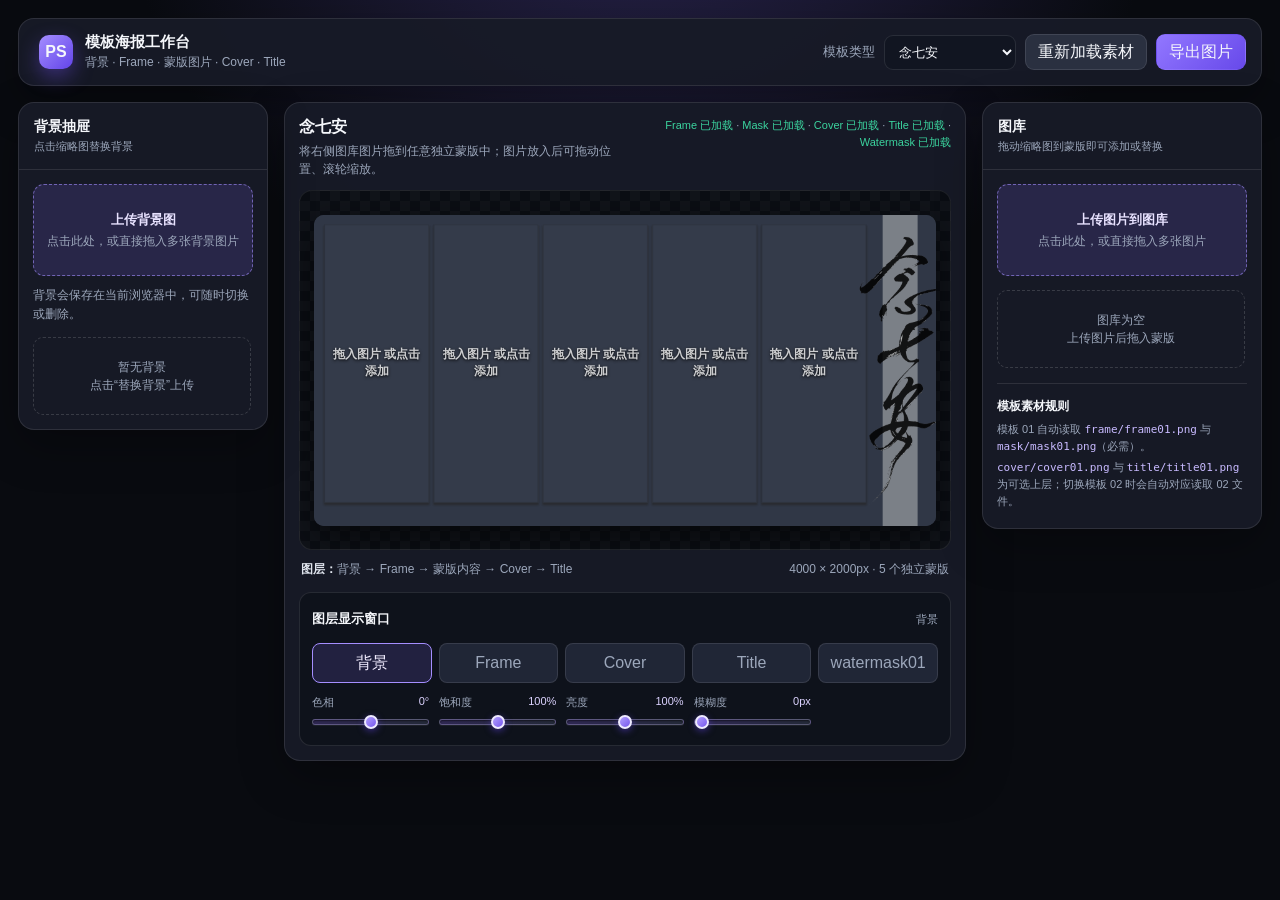
==== index.html @ 2d76b860 "Enhance range input styling in index.html" ====
<!DOCTYPE html>
<html lang="zh-CN">
<head>
  <meta charset="UTF-8">
  <meta name="viewport" content="width=device-width, initial-scale=1.0">
  <title>小叽最最最最最努力了</title>
  <style>
    :root {
      --page: #090b10;
      --panel: #171b27;
      --panel-soft: #202636;
      --line: rgba(255,255,255,.1);
      --text: #f5f7fb;
      --muted: #9ca7bb;
      --accent: #8b70ff;
      --accent-soft: rgba(139,112,255,.16);
      --ok: #3bd39e;
      --warn: #ffba70;
    }

    * { box-sizing: border-box; }
    body {
      min-width: 0;
      min-height: 100vh;
      margin: 0;
      color: var(--text);
      font-family: Inter, "Segoe UI", "PingFang SC", "Microsoft YaHei", sans-serif;
      background: radial-gradient(circle at 50% -20%, #2b2552 0, transparent 42%), var(--page);
    }
    button, select, input { font: inherit; }
    button { border: 0; }
    input[type="file"] { display: none; }

    .app { width: min(1800px, calc(100% - 36px)); margin: 0 auto; padding: 18px 0 28px; }
    .topbar, .panel {
      border: 1px solid var(--line);
      border-radius: 16px;
      background: rgba(23,27,39,.96);
      box-shadow: 0 16px 46px rgba(0,0,0,.28);
    }
    .topbar {
      display: flex;
      align-items: center;
      justify-content: space-between;
      flex-wrap: wrap;
      gap: 20px;
      min-height: 68px;
      padding: 12px 15px 12px 20px;
    }
    .brand { display: flex; align-items: center; gap: 12px; }
    .brand-mark {
      display: grid;
      width: 34px;
      height: 34px;
      place-items: center;
      border-radius: 10px;
      font-weight: 800;
      background: linear-gradient(135deg, #a58eff, #6244e9);
      box-shadow: 0 8px 20px rgba(112,79,240,.4);
    }
    .brand strong { display: block; font-size: 15px; }
    .brand span { display: block; margin-top: 2px; color: var(--muted); font-size: 12px; }
    .actions, .template-picker { display: flex; align-items: center; gap: 9px; }
    .template-picker { color: var(--muted); font-size: 13px; }
    select {
      min-width: 132px;
      padding: 8px 10px;
      color: var(--text);
      outline: none;
      border: 1px solid var(--line);
      border-radius: 9px;
      background: #111521;
    }
    .btn {
      min-height: 36px;
      padding: 0 12px;
      cursor: pointer;
      color: var(--text);
      border: 1px solid var(--line);
      border-radius: 9px;
      background: #2a3040;
      transition: transform .16s ease, background .16s ease, opacity .16s ease;
    }
    .btn:hover:not(:disabled) { transform: translateY(-1px); background: #383f53; }
    .btn:disabled { cursor: not-allowed; opacity: .45; }
    .btn.primary { border-color: transparent; background: linear-gradient(135deg, #9277ff, #6749ea); }

    .workspace {
      display: grid;
      grid-template-columns: 250px minmax(0, 1fr) 280px;
      gap: 16px;
      align-items: start;
      margin-top: 16px;
    }
    .panel { overflow: hidden; }
    .panel-head {
      display: flex;
      justify-content: space-between;
      align-items: center;
      gap: 10px;
      padding: 15px;
      border-bottom: 1px solid var(--line);
    }
    .panel-head h2 { margin: 0; font-size: 14px; }
    .panel-head small { display: block; margin-top: 3px; color: var(--muted); font-size: 11px; }
    .panel-body { padding: 14px; }
    .note { margin: 10px 0 0; color: var(--muted); font-size: 12px; line-height: 1.55; }

    .image-grid { display: grid; grid-template-columns: repeat(2, minmax(0, 1fr)); gap: 9px; margin-top: 14px; }
    .image-card {
      position: relative;
      min-width: 0;
      overflow: hidden;
      padding: 0;
      cursor: pointer;
      border: 1px solid transparent;
      border-radius: 10px;
      background: #252b3a;
      transition: transform .16s ease, border-color .16s ease, box-shadow .16s ease;
    }
    .background-card { aspect-ratio: 1.25; }
    .gallery-card { aspect-ratio: 1; }
    .image-card:hover { transform: translateY(-2px); border-color: rgba(164,142,255,.8); }
    .image-card.active { border-color: #a58eff; box-shadow: 0 0 0 2px rgba(165,142,255,.22); }
    .image-card img { display: block; width: 100%; height: 100%; object-fit: cover; }
    /* 让图库卡片而非内部 img 成为唯一的拖拽源，避免浏览器先进入图片原生拖拽状态。 */
    .gallery-card img, .gallery-card .image-name { pointer-events: none; }
    .gallery-card.dragging-source { opacity: .62; }
    .image-name {
      position: absolute;
      right: 0;
      bottom: 0;
      left: 0;
      overflow: hidden;
      padding: 18px 6px 6px;
      color: white;
      font-size: 10px;
      white-space: nowrap;
      text-overflow: ellipsis;
      text-align: left;
      background: linear-gradient(transparent, rgba(0,0,0,.78));
    }
    .empty-grid {
      grid-column: 1 / -1;
      padding: 20px 8px;
      color: var(--muted);
      font-size: 12px;
      line-height: 1.5;
      text-align: center;
      border: 1px dashed rgba(255,255,255,.15);
      border-radius: 10px;
    }

    .editor { min-width: 0; padding: 14px; }
    .editor-head { display: flex; justify-content: space-between; align-items: flex-start; gap: 14px; margin-bottom: 12px; }
    .editor-head h1 { margin: 0; font-size: 16px; }
    .editor-head p { margin: 4px 0 0; color: var(--muted); font-size: 12px; line-height: 1.5; }
    .asset-status { max-width: 48%; color: var(--muted); font-size: 11px; line-height: 1.55; text-align: right; }
    .asset-status .ok { color: var(--ok); }
    .asset-status .missing { color: var(--warn); }

    .stage-shell {
      display: flex;
      justify-content: center;
      align-items: center;
      min-height: 360px;
      padding: 14px;
      overflow: hidden;
      border: 1px solid rgba(255,255,255,.08);
      border-radius: 13px;
      background-color: #0b0e14;
      background-image: linear-gradient(45deg, rgba(255,255,255,.022) 25%, transparent 25%, transparent 75%, rgba(255,255,255,.022) 75%), linear-gradient(45deg, rgba(255,255,255,.022) 25%, transparent 25%, transparent 75%, rgba(255,255,255,.022) 75%);
      background-position: 0 0, 10px 10px;
      background-size: 20px 20px;
    }
    .stage {
      position: relative;
      width: 100%;
      min-width: 0;
      overflow: hidden;
      aspect-ratio: 2 / 1;
      border-radius: 10px;
      background: #303746;
      box-shadow: 0 14px 42px rgba(0,0,0,.55);
    }
    /* 加载提示统一由 .stage-message 呈现，避免两个文字层叠加。 */
    .stage.loading::after { content: none; display: none; }
    .background-layer, .overlay-layer, .slot-layer, .stage-message { position: absolute; inset: 0; }
    .background-layer { z-index: 1; background: #303746 center / cover no-repeat; }
    .overlay-layer { z-index: 2; width: 100%; height: 100%; object-fit: fill; pointer-events: none; }
    #slotLayer { z-index: 3; }
    #coverLayer { z-index: 4; }
    #titleLayer { z-index: 5; }
    #watermaskLayer { z-index: 6; }
    .stage-message {
      z-index: 10;
      display: grid;
      place-items: center;
      padding: 22px;
      color: #d4dae7;
      font-size: 13px;
      line-height: 1.6;
      text-align: center;
      background: rgba(9,11,16,.52);
      pointer-events: none;
    }
    .stage-message[hidden] { display: none; }
    .slot {
      position: absolute;
      overflow: hidden;
      isolation: isolate;
      cursor: crosshair;
      outline: 1px dashed rgba(255,255,255,.3);
      outline-offset: -1px;
      background: rgba(255,255,255,.025);
      -webkit-mask-repeat: no-repeat;
      -webkit-mask-position: center;
      -webkit-mask-size: 100% 100%;
      mask-repeat: no-repeat;
      mask-position: center;
      mask-size: 100% 100%;
      transition: background .15s ease, outline-color .15s ease, box-shadow .15s ease;
    }
    .slot:hover, .slot.drop-target { outline-color: #af98ff; box-shadow: inset 0 0 0 2px rgba(175,152,255,.85); }
    .slot.drop-target { background: rgba(139,112,255,.24); }
    .slot.has-image { cursor: grab; }
    .slot.moving { cursor: grabbing; }
    .slot-image { position: absolute; max-width: none; user-select: none; pointer-events: none; }
    .slot-placeholder {
      position: absolute;
      inset: 0;
      display: grid;
      place-items: center;
      padding: 6px;
      color: rgba(255,255,255,.78);
      font-size: clamp(9px, 1.2vw, 12px);
      font-weight: 600;
      line-height: 1.45;
      text-align: center;
      text-shadow: 0 1px 3px rgba(0,0,0,.9);
      pointer-events: none;
    }
    /* .slot-placeholder 使用 display:grid，需显式覆盖浏览器对 hidden 的默认规则。 */
    .slot-placeholder[hidden] { display: none; }
    .editor-foot { display: flex; justify-content: space-between; gap: 12px; margin: 10px 2px 0; color: var(--muted); font-size: 12px; line-height: 1.5; }
    .editor-foot strong { color: #dfe4ed; }

    .upload-zone {
      display: grid;
      min-height: 92px;
      place-items: center;
      padding: 12px;
      cursor: pointer;
      color: var(--muted);
      font-size: 12px;
      line-height: 1.55;
      text-align: center;
      border: 1px dashed rgba(164,142,255,.6);
      border-radius: 11px;
      background: var(--accent-soft);
    }
    .upload-zone strong { display: block; margin-bottom: 2px; color: #e8e2ff; font-size: 13px; }
    .upload-zone.dragging { border-color: #c0adff; background: rgba(139,112,255,.25); }
    .asset-guide { margin-top: 15px; padding-top: 14px; border-top: 1px solid var(--line); }
    .asset-guide strong { display: block; margin-bottom: 6px; font-size: 12px; }
    .asset-guide p { margin: 4px 0; color: var(--muted); font-size: 11px; line-height: 1.55; }
    code { color: #c8baff; }

    .drawer-panel { position: sticky; top: 16px; display: flex; flex-direction: column; max-height: calc(100vh - 32px); }
    .drawer-panel .panel-body { min-height: 0; overflow-y: auto; scrollbar-color: #5f577f transparent; }
    .drawer-panel .image-grid { padding-right: 2px; }
    .background-card { position: relative; display: block; width: 100%; border: 0; }
    .background-card .background-select { position: absolute; inset: 0; cursor: pointer; border: 0; background: transparent; }
    .background-remove {
      position: absolute; z-index: 3; top: 5px; right: 5px; width: 24px; height: 24px; padding: 0;
      cursor: pointer; color: white; border: 1px solid rgba(255,255,255,.3); border-radius: 50%; background: rgba(11,14,20,.78);
    }
    .background-remove:hover { background: #c54f60; }
    .background-card .image-name { pointer-events: none; }

    .layer-window { margin-top: 14px; padding: 12px; border: 1px solid var(--line); border-radius: 12px; background: rgba(10,13,20,.55); }
    .layer-window-head { display: flex; align-items: center; justify-content: space-between; gap: 10px; min-height: 28px; margin-bottom: 10px; }
    .layer-window h2 { margin: 0; font-size: 13px; }
    .layer-window small { color: var(--muted); font-size: 11px; }
    .layer-list { display: grid; grid-template-columns: repeat(5, minmax(0, 1fr)); gap: 7px; }
    .layer-row { display: flex; align-items: center; justify-content: center; min-height: 34px; padding: 0 7px; cursor: pointer; color: var(--muted); border: 1px solid var(--line); border-radius: 8px; background: #202636; }
    .layer-row.active { color: #f2edff; border-color: #a58eff; background: var(--accent-soft); }
    .layer-row.is-hidden { opacity: .5; text-decoration: line-through; }
    .watermask-selector { display: grid; grid-template-columns: minmax(0, 1fr); align-items: center; min-width: 0; min-height: 34px; padding: 2px; border: 1px solid var(--line); border-radius: 8px; background: #202636; }
    .watermask-selector.active { grid-template-columns: 24px minmax(0, 1fr) 24px; border-color: #a58eff; background: var(--accent-soft); }
    .watermask-selector .layer-row { min-width: 0; overflow: hidden; text-overflow: ellipsis; white-space: nowrap; border-color: transparent; background: transparent; }
    .watermask-selector .layer-row.active { border-color: transparent; background: transparent; }
    .watermask-selector:not(.active) .watermask-arrow { display: none; }
    .watermask-arrow { width: 24px; height: 28px; padding: 0; cursor: pointer; color: #ded5ff; border: 0; border-radius: 6px; background: transparent; }
    .watermask-arrow:hover:not(:disabled) { border-color: #a58eff; background: var(--accent-soft); }
    .watermask-arrow:disabled { cursor: not-allowed; opacity: .35; }
    .layer-controls { display: grid; grid-template-columns: repeat(5, minmax(0, 1fr)); gap: 10px; margin-top: 12px; }
    .layer-control { min-width: 0; color: var(--muted); font-size: 11px; }
    .layer-control label { display: flex; justify-content: space-between; gap: 5px; }
    .layer-control output { color: #dcd3ff; }
    .layer-control input[type="range"] {
      width: 100%;
      height: 18px;
      margin: 3px 0 0;
      cursor: pointer;
      accent-color: #8b70ff;
      appearance: none;
      -webkit-appearance: none;
      background: transparent;
    }
    .layer-control input[type="range"]::-webkit-slider-runnable-track {
      height: 6px;
      border: 1px solid rgba(214,203,255,.28);
      border-radius: 999px;
      background: linear-gradient(90deg, #302955, #252b3a);
      box-shadow: inset 0 1px 2px rgba(0,0,0,.55), 0 1px 0 rgba(255,255,255,.06);
    }
    .layer-control input[type="range"]::-webkit-slider-thumb {
      width: 14px;
      height: 14px;
      margin-top: -5px;
      cursor: grab;
      border: 2px solid #eeeaff;
      border-radius: 50%;
      background: linear-gradient(135deg, #b29fff, #7657ed);
      box-shadow: 0 2px 7px rgba(93,65,218,.55);
      -webkit-appearance: none;
      appearance: none;
    }
    .layer-control input[type="range"]:active::-webkit-slider-thumb { cursor: grabbing; }
    .layer-control input[type="range"]:focus-visible { outline: none; }
    .layer-control input[type="range"]:focus-visible::-webkit-slider-thumb { box-shadow: 0 0 0 3px rgba(178,159,255,.28), 0 2px 7px rgba(93,65,218,.55); }
    .layer-control input[type="range"]::-moz-range-track {
      height: 6px;
      border: 1px solid rgba(214,203,255,.28);
      border-radius: 999px;
      background: #252b3a;
      box-shadow: inset 0 1px 2px rgba(0,0,0,.55), 0 1px 0 rgba(255,255,255,.06);
    }
    .layer-control input[type="range"]::-moz-range-progress {
      height: 6px;
      border-radius: 999px;
      background: linear-gradient(90deg, #b29fff, #7657ed);
    }
    .layer-control input[type="range"]::-moz-range-thumb {
      width: 10px;
      height: 10px;
      cursor: grab;
      border: 2px solid #eeeaff;
      border-radius: 50%;
      background: linear-gradient(135deg, #b29fff, #7657ed);
      box-shadow: 0 2px 7px rgba(93,65,218,.55);
    }
    .layer-control input[type="range"]:active::-moz-range-thumb { cursor: grabbing; }
    .layer-control input[type="range"]:focus-visible::-moz-range-thumb { box-shadow: 0 0 0 3px rgba(178,159,255,.28), 0 2px 7px rgba(93,65,218,.55); }
    .layer-visibility { flex: 0 0 28px; width: 28px; height: 28px; margin-left: auto; padding: 0; cursor: pointer; color: #ded5ff; border: 1px solid rgba(165,142,255,.45); border-radius: 6px; background: transparent; }
    .layer-visibility:hover { background: var(--accent-soft); }
    .layer-visibility svg { display: block; width: 16px; height: 16px; margin: auto; fill: none; stroke: currentColor; stroke-linecap: round; stroke-linejoin: round; stroke-width: 1.8; }
    .layer-visibility.is-hidden { color: var(--muted); }

    @media (max-width: 1180px) {
      .app { width: calc(100% - 24px); }
      .workspace { grid-template-columns: 220px minmax(0, 1fr); gap: 12px; }
      .workspace > aside:last-child { grid-column: 1 / -1; }
      .workspace > aside:last-child .image-grid { grid-template-columns: repeat(6, minmax(0, 1fr)); }
      .drawer-panel { position: static; max-height: none; }
      .drawer-panel .panel-body { overflow: visible; }
      .layer-list { grid-template-columns: repeat(5, minmax(0, 1fr)); }
      .stage-shell { padding: 10px; }
    }
    @media (max-width: 760px) {
      .app { width: calc(100% - 16px); padding-top: 8px; }
      .topbar { padding: 12px; }
      .actions { width: 100%; flex-wrap: wrap; }
      .workspace { grid-template-columns: 1fr; }
      .workspace > aside:last-child { grid-column: auto; }
      .workspace > aside:last-child .image-grid { grid-template-columns: repeat(3, minmax(0, 1fr)); }
      .editor-head { flex-direction: column; }
      .asset-status { max-width: none; text-align: left; }
      .layer-list { grid-template-columns: repeat(5, minmax(0, 1fr)); }
      .layer-controls { grid-template-columns: repeat(5, minmax(0, 1fr)); }
    }
  </style>
</head>
<body>
  <div class="app">
    <header class="topbar">
      <div class="brand">
        <div class="brand-mark">PS</div>
        <div><strong>模板海报工作台</strong><span>背景 · Frame · 蒙版图片 · Cover · Title</span></div>
      </div>
      <div class="actions">
        <label class="template-picker">模板类型 <select id="templateSelect" aria-label="选择模板"></select></label>
        <button class="btn" id="reloadTemplate" type="button">重新加载素材</button>
        <button class="btn primary" id="exportBtn" type="button">导出图片</button>
      </div>
    </header>

    <main class="workspace">
      <aside class="panel drawer-panel" aria-label="背景抽屉">
        <div class="panel-head"><div><h2>背景抽屉</h2><small>点击缩略图替换背景</small></div></div>
        <div class="panel-body">
          <div class="upload-zone" id="backgroundUpload" role="button" tabindex="0"><div><strong>上传背景图</strong>点击此处，或直接拖入多张背景图片</div></div>
          <p class="note">背景会保存在当前浏览器中，可随时切换或删除。</p>
          <div class="image-grid" id="backgroundList"></div>
        </div>
      </aside>

      <section class="panel editor" aria-label="编辑画布">
        <div class="editor-head">
          <div><h1 id="editorTitle">模板 01</h1><p>将右侧图库图片拖到任意独立蒙版中；图片放入后可拖动位置、滚轮缩放。</p></div>
          <div class="asset-status" id="assetStatus" aria-live="polite"></div>
        </div>
        <div class="stage-shell">
          <div class="stage" id="stage">
            <div class="background-layer" id="backgroundLayer"></div>
            <img class="overlay-layer" id="frameLayer" alt="" hidden>
            <div class="slot-layer" id="slotLayer"></div>
            <img class="overlay-layer" id="coverLayer" alt="" hidden>
            <img class="overlay-layer" id="titleLayer" alt="" hidden>
            <img class="overlay-layer" id="watermaskLayer" alt="" hidden>
            <div class="stage-message" id="stageMessage">正在读取模板…</div>
          </div>
        </div>
        <div class="editor-foot"><span><strong>图层：</strong>背景 → Frame → 蒙版内容 → Cover → Title</span><span id="maskSummary">等待蒙版</span></div>
        <section class="layer-window" aria-label="图层显示窗口">
          <div class="layer-window-head"><h2>图层显示窗口</h2><small id="activeLayerName">背景</small><button class="layer-visibility" id="layerVisibility" type="button" hidden></button></div>
          <div class="layer-list" id="layerList">
            <button class="layer-row active" type="button" data-layer="background">背景</button>
            <button class="layer-row" type="button" data-layer="frame">Frame</button>
            <button class="layer-row" type="button" data-layer="cover">Cover</button>
            <button class="layer-row" type="button" data-layer="title">Title</button>
            <div class="watermask-selector" id="watermaskSelector"><button class="watermask-arrow" id="watermaskPrev" type="button" aria-label="上一个水印">‹</button><button class="layer-row" id="watermaskSelect" type="button" data-layer="watermask">Watermask</button><button class="watermask-arrow" id="watermaskNext" type="button" aria-label="下一个水印">›</button></div>
          </div>
          <div class="layer-controls" id="layerControls">
            <div class="layer-control"><label>色相 <output id="hueValue">0°</output></label><input id="hueControl" type="range" min="-180" max="180" value="0"></div>
            <div class="layer-control"><label>饱和度 <output id="saturationValue">100%</output></label><input id="saturationControl" type="range" min="0" max="200" value="100"></div>
            <div class="layer-control"><label>亮度 <output id="brightnessValue">100%</output></label><input id="brightnessControl" type="range" min="0" max="200" value="100"></div>
            <div class="layer-control"><label>模糊度 <output id="blurValue">0px</output></label><input id="blurControl" type="range" min="0" max="20" step="0.5" value="0"></div>
            <div class="layer-control" id="opacityControlWrap" hidden><label>透明度 <output id="opacityValue">100%</output></label><input id="opacityControl" type="range" min="0" max="100" value="100"></div>
          </div>
        </section>
      </section>

      <aside class="panel drawer-panel" aria-label="图库">
        <div class="panel-head"><div><h2>图库</h2><small>拖动缩略图到蒙版即可添加或替换</small></div></div>
        <div class="panel-body">
          <div class="upload-zone" id="galleryUpload" role="button" tabindex="0"><div><strong>上传图片到图库</strong>点击此处，或直接拖入多张图片</div></div>
          <div class="image-grid" id="galleryList"></div>
          <div class="asset-guide">
            <strong>模板素材规则</strong>
            <p>模板 01 自动读取 <code>frame/frame01.png</code> 与 <code>mask/mask01.png</code>（必需）。</p>
            <p><code>cover/cover01.png</code> 与 <code>title/title01.png</code> 为可选上层；切换模板 02 时会自动对应读取 02 文件。</p>
          </div>
        </div>
      </aside>
    </main>
  </div>

  <input type="file" id="backgroundInput" accept="image/*">
  <input type="file" id="galleryInput" accept="image/*" multiple>
  <input type="file" id="slotInput" accept="image/*">

  <script>
    // 本地 HTML 无法直接枚举目录；按 mask01、mask02…命名规则探测真实存在的蒙版文件。
    const MASK_TEMPLATE_IDS = Array.from({ length: 32 }, (_, index) => String(index + 1).padStart(2, '0'));
    const ASSET_TYPES = ['frame', 'mask', 'cover', 'title', 'watermask'];
    const REQUIRED_TYPES = new Set(['frame', 'mask']);
    const BACKGROUND_STORAGE_KEY = 'ps-online-backgrounds-v2';
    const LAYER_NAMES = { background: '背景', frame: 'Frame', cover: 'Cover', title: 'Title', watermask: 'Watermask' };

    const state = {
      templateId: '01',
      requestedTemplateId: '01',
      loadVersion: 0,
      catalogVersion: 0,
      templateIds: [],
      maskCatalog: new Map(),
      templateNames: new Map(),
      optionalLayersLoading: false,
      maskParseError: null,
      assets: { frame: null, mask: null, cover: null, title: null, watermask: null },
      watermasks: [],
      watermaskIndex: 0,
      maskWidth: 0,
      maskHeight: 0,
      slots: [],
      gallery: [],
      backgrounds: [],
      selectedGalleryId: null,
      currentBackgroundId: null,
      pendingSlot: null,
      moving: null,
      justMoved: false,
      activeLayer: 'background',
      layerVisibility: { cover: true, title: true, watermask: false },
      layerAdjustments: {
        background: { hue: 0, saturation: 100, brightness: 100, blur: 0 },
        frame: { hue: 0, saturation: 100, brightness: 100, blur: 0 },
        cover: { hue: 0, saturation: 100, brightness: 100, blur: 0 },
        title: { hue: 0, saturation: 100, brightness: 100, blur: 0 },
        watermask: { hue: 0, saturation: 100, brightness: 100, blur: 0, opacity: 100 }
      },
      id: 1
    };

    const els = {
      templateSelect: document.getElementById('templateSelect'),
      reloadTemplate: document.getElementById('reloadTemplate'),
      exportBtn: document.getElementById('exportBtn'),
      editorTitle: document.getElementById('editorTitle'),
      assetStatus: document.getElementById('assetStatus'),
      stage: document.getElementById('stage'),
      backgroundLayer: document.getElementById('backgroundLayer'),
      frameLayer: document.getElementById('frameLayer'),
      coverLayer: document.getElementById('coverLayer'),
      titleLayer: document.getElementById('titleLayer'),
      watermaskLayer: document.getElementById('watermaskLayer'),
      slotLayer: document.getElementById('slotLayer'),
      stageMessage: document.getElementById('stageMessage'),
      maskSummary: document.getElementById('maskSummary'),
      backgroundUpload: document.getElementById('backgroundUpload'),
      backgroundInput: document.getElementById('backgroundInput'),
      backgroundList: document.getElementById('backgroundList'),
      galleryUpload: document.getElementById('galleryUpload'),
      galleryInput: document.getElementById('galleryInput'),
      galleryList: document.getElementById('galleryList'),
      slotInput: document.getElementById('slotInput'),
      layerList: document.getElementById('layerList'),
      activeLayerName: document.getElementById('activeLayerName'),
      layerVisibility: document.getElementById('layerVisibility'),
      hueControl: document.getElementById('hueControl'),
      saturationControl: document.getElementById('saturationControl'),
      brightnessControl: document.getElementById('brightnessControl'),
      blurControl: document.getElementById('blurControl'),
      opacityControl: document.getElementById('opacityControl'),
      opacityControlWrap: document.getElementById('opacityControlWrap'),
      watermaskSelector: document.getElementById('watermaskSelector'),
      watermaskSelect: document.getElementById('watermaskSelect'),
      watermaskPrev: document.getElementById('watermaskPrev'),
      watermaskNext: document.getElementById('watermaskNext'),
      hueValue: document.getElementById('hueValue'),
      saturationValue: document.getElementById('saturationValue'),
      brightnessValue: document.getElementById('brightnessValue'),
      blurValue: document.getElementById('blurValue'),
      opacityValue: document.getElementById('opacityValue')
    };

    function assetCandidates(type, id) {
      // 优先读取约定命名；保留 JPG / WebP 兼容，以支持现有的 mask01.jpg。
      return [
        `${type}/${type}${id}.png`,
        `${type}/${type}${id}.jpg`,
        `${type}/${type}${id}.webp`,
        `${type}/${type}${id}.jpeg`,
        `${type}/${type}_${id}.png`,
        `${type}/${id}.png`
      ];
    }

    function loadAsset(candidates) {
      // 同时尝试 png / jpg / webp 等候选路径；不让缺失文件逐个超时阻塞模板加载。
      return probeAsset(candidates);
    }

    function templateDisplayName(id) {
      return state.templateNames.get(id) || `模版${id}`;
    }

    function layerFilter(layer) {
      const adjustment = state.layerAdjustments[layer];
      return `hue-rotate(${adjustment.hue}deg) saturate(${adjustment.saturation}%) brightness(${adjustment.brightness}%) blur(${adjustment.blur}px)`;
    }

    function applyLayerEffects(layer) {
      if (!layer || layer === 'background') els.backgroundLayer.style.filter = layerFilter('background');
      if (!layer || layer === 'frame') els.frameLayer.style.filter = layerFilter('frame');
      if (!layer || layer === 'cover') els.coverLayer.style.filter = layerFilter('cover');
      if (!layer || layer === 'title') els.titleLayer.style.filter = layerFilter('title');
      if (!layer || layer === 'watermask') {
        els.watermaskLayer.style.filter = layerFilter('watermask');
        els.watermaskLayer.style.opacity = String(state.layerAdjustments.watermask.opacity / 100);
      }
    }

    function renderLayerWindow() {
      const layer = state.activeLayer;
      const adjustment = state.layerAdjustments[layer];
      els.activeLayerName.textContent = LAYER_NAMES[layer];
      els.layerList.querySelectorAll('[data-layer]').forEach((button) => {
        const name = button.dataset.layer;
        button.classList.toggle('active', name === layer);
        button.classList.toggle('is-hidden', (name === 'cover' || name === 'title') && !state.layerVisibility[name]);
      });
      els.hueControl.value = adjustment.hue;
      els.saturationControl.value = adjustment.saturation;
      els.brightnessControl.value = adjustment.brightness;
      els.blurControl.value = adjustment.blur;
      els.opacityControl.value = adjustment.opacity ?? 100;
      els.hueValue.textContent = `${adjustment.hue}°`;
      els.saturationValue.textContent = `${adjustment.saturation}%`;
      els.brightnessValue.textContent = `${adjustment.brightness}%`;
      els.blurValue.textContent = `${adjustment.blur}px`;
      els.opacityValue.textContent = `${adjustment.opacity ?? 100}%`;
      els.opacityControlWrap.hidden = layer !== 'watermask';
      els.watermaskSelector.classList.toggle('active', layer === 'watermask');
      els.watermaskSelect.textContent = state.watermasks[state.watermaskIndex]?.name || 'Watermask';
      els.watermaskPrev.disabled = state.watermasks.length < 2;
      els.watermaskNext.disabled = state.watermasks.length < 2;
      const canToggle = layer === 'cover' || layer === 'title' || layer === 'watermask';
      els.layerVisibility.hidden = !canToggle;
      if (canToggle) {
        const visible = state.layerVisibility[layer];
        els.layerVisibility.classList.toggle('is-hidden', !visible);
        els.layerVisibility.title = visible ? `隐藏 ${LAYER_NAMES[layer]}` : `显示 ${LAYER_NAMES[layer]}`;
        els.layerVisibility.setAttribute('aria-label', els.layerVisibility.title);
        els.layerVisibility.innerHTML = visible
          ? '<svg viewBox="0 0 24 24" aria-hidden="true"><path d="M2.5 12s3.5-6 9.5-6 9.5 6 9.5 6-3.5 6-9.5 6-9.5-6-9.5-6Z"/><circle cx="12" cy="12" r="2.5"/></svg>'
          : '<svg viewBox="0 0 24 24" aria-hidden="true"><path d="m3 3 18 18M10.7 6.3A10.5 10.5 0 0 1 12 6c6 0 9.5 6 9.5 6a16 16 0 0 1-3 3.7M6.1 6.1C3.8 8 2.5 12 2.5 12s3.5 6 9.5 6a9.7 9.7 0 0 0 3.1-.5M9.8 9.8A3 3 0 0 0 14.2 14.2"/></svg>';
      }
    }

    function selectLayer(layer) {
      state.activeLayer = layer;
      renderLayerWindow();
    }

    function updateActiveLayerAdjustment(key, value) {
      state.layerAdjustments[state.activeLayer][key] = Number(value);
      applyLayerEffects(state.activeLayer);
      renderLayerWindow();
    }

    function toggleActiveLayerVisibility() {
      const layer = state.activeLayer;
      if (layer !== 'cover' && layer !== 'title' && layer !== 'watermask') return;
      state.layerVisibility[layer] = !state.layerVisibility[layer];
      applyLayerVisibility(layer);
      renderLayerWindow();
    }

    // 用并行探测快速发现 frame01 ~ frame09；只把实际存在的 Frame 作为模板选项。
    function probeAsset(candidates) {
      return new Promise((resolve) => {
        let pending = candidates.length;
        let settled = false;
        const attempts = [];
        const finishAll = (asset) => {
          if (settled) return;
          settled = true;
          attempts.forEach((attempt) => {
            clearTimeout(attempt.timer);
            attempt.image.onload = null;
            attempt.image.onerror = null;
          });
          resolve(asset);
        };
        candidates.forEach((source) => {
          const image = new Image();
          const attempt = { image, timer: null, done: false };
          attempts.push(attempt);
          const finish = (asset) => {
            if (attempt.done || settled) return;
            attempt.done = true;
            clearTimeout(attempt.timer);
            if (asset) finishAll(asset);
            else if (--pending === 0) finishAll(null);
          };
          attempt.timer = setTimeout(() => finish(null), 1200);
          image.onload = () => finish({ image, source });
          image.onerror = () => finish(null);
          image.src = encodeURI(source);
        });
      });
    }

    async function fetchMaskManifest() {
      if (location.protocol === 'file:') return null;
      // Local preview exposes a live endpoint; GitHub Pages falls back to the committed JSON file.
      for (const manifestPath of ['api/templates', 'mask/templates.json']) {
        try {
          const response = await fetch(manifestPath, { cache: 'no-store' });
          if (!response.ok) continue;
          const payload = await response.json();
          if (!Array.isArray(payload.templates)) continue;
          const unique = new Map();
          payload.templates.forEach((template) => {
            const id = String(template?.id || '').padStart(2, '0');
            if (!/^\d+$/.test(id) || typeof template?.source !== 'string') return;
            const candidate = { id, name: String(template?.name || `模版${id}`), source: template.source };
            const existing = unique.get(id);
            if (!existing || (existing.name === `模版${id}` && candidate.name !== `模版${id}`)) unique.set(id, candidate);
          });
          return [...unique.values()];
        } catch {
          // Try the static fallback when a local endpoint is unavailable.
        }
      }
      return null;
    }

    async function fetchWatermaskManifest() {
      if (location.protocol === 'file:') return null;
      for (const manifestPath of ['api/watermasks', 'watermask/watermasks.json']) {
        try {
          const response = await fetch(manifestPath, { cache: 'no-store' });
          if (!response.ok) continue;
          const payload = await response.json();
          if (!Array.isArray(payload.watermasks)) continue;
          return payload.watermasks
            .filter((item) => typeof item?.source === 'string')
            .map((item) => ({ name: String(item.name || item.source.split('/').pop().replace(/\.[^.]+$/, '')), source: item.source }));
        } catch {
          // Try the next compatible source.
        }
      }
      return null;
    }

    function setWatermask(index) {
      if (!state.watermasks.length) {
        state.watermaskIndex = 0;
        state.assets.watermask = null;
        setLayer(els.watermaskLayer, null, 'watermask');
        renderLayerWindow();
        renderAssetStatus();
        return;
      }
      state.watermaskIndex = (index + state.watermasks.length) % state.watermasks.length;
      state.assets.watermask = state.watermasks[state.watermaskIndex].asset;
      setLayer(els.watermaskLayer, state.assets.watermask, 'watermask');
      applyLayerEffects('watermask');
      renderLayerWindow();
      renderAssetStatus();
    }

    function cycleWatermask(direction) {
      setWatermask(state.watermaskIndex + direction);
    }

    async function loadWatermasks() {
      const manifest = await fetchWatermaskManifest();
      const candidates = manifest === null ? [{ name: 'watermask01', source: null }] : manifest;
      const loaded = await Promise.all(candidates.map(async (item) => ({
        ...item,
        asset: await probeAsset(item.source ? [item.source] : assetCandidates('watermask', '01'))
      })));
      state.watermasks = loaded.filter((item) => item.asset);
      setWatermask(0);
    }

    async function refreshTemplateCatalog(preferredId = state.templateId) {
      const version = ++state.catalogVersion;
      ++state.loadVersion; // 取消正在进行的模板资源加载。
      els.templateSelect.disabled = true;
      els.reloadTemplate.disabled = true;
      els.stage.classList.add('loading');
      els.stageMessage.textContent = '正在扫描 mask 文件夹…';
      els.stageMessage.hidden = false;
      renderAssetStatus('正在扫描 mask 文件夹…');

      const manifest = await fetchMaskManifest();
      const candidates = manifest || MASK_TEMPLATE_IDS.map((id) => ({ id, name: `模版${id}`, source: null }));
      const catalogEntries = await Promise.all(candidates.map(async (template) => ({
        ...template,
        asset: await probeAsset(template.source ? [template.source] : assetCandidates('mask', template.id))
      })));
      if (version !== state.catalogVersion) return;

      const availableTemplates = catalogEntries.filter((template) => template.asset);
      state.maskCatalog = new Map(availableTemplates.map((template) => [template.id, template.asset]));
      state.templateNames = new Map(availableTemplates.map((template) => [template.id, template.name]));
      state.templateIds = [...state.maskCatalog.keys()];
      els.templateSelect.innerHTML = '';
      state.templateIds.forEach((id) => {
        const option = document.createElement('option');
        option.value = id;
        option.textContent = templateDisplayName(id);
        els.templateSelect.appendChild(option);
      });
      els.templateSelect.disabled = state.templateIds.length === 0;
      els.reloadTemplate.disabled = false;

      if (!state.templateIds.length) {
        state.assets = { frame: null, mask: null, cover: null, title: null, watermask: state.assets.watermask };
        state.maskWidth = 0;
        state.maskHeight = 0;
        state.slots = [];
        setLayer(els.frameLayer, null);
        setLayer(els.coverLayer, null);
        setLayer(els.titleLayer, null);
        renderSlots();
        els.stage.classList.remove('loading');
        els.stageMessage.textContent = '未发现 mask01 至 mask32 图片。请将蒙版文件放入 mask 文件夹后点击“重新加载素材”。';
        els.stageMessage.hidden = false;
        renderAssetStatus();
        return;
      }

      const nextId = state.templateIds.includes(preferredId) ? preferredId : state.templateIds[0];
      switchTemplate(nextId);
    }

    function applyLayerVisibility(layer) {
      const element = layer === 'cover' ? els.coverLayer : (layer === 'title' ? els.titleLayer : els.watermaskLayer);
      if (!element) return;
      element.hidden = !state.assets[layer] || !state.layerVisibility[layer];
    }

    function setLayer(element, asset, layer) {
      if (!asset) {
        element.hidden = true;
        element.removeAttribute('src');
        return;
      }
      element.src = asset.source;
      if (layer) element.style.filter = layerFilter(layer);
      if (layer === 'cover' || layer === 'title' || layer === 'watermask') applyLayerVisibility(layer);
      else element.hidden = false;
    }

    async function switchTemplate(requestedId) {
      const id = String(requestedId).padStart(2, '0');
      const version = ++state.loadVersion;
      state.requestedTemplateId = id;
      els.templateSelect.value = id;
      els.editorTitle.textContent = templateDisplayName(id);
      els.stage.classList.add('loading');
      els.exportBtn.disabled = true;
      state.maskParseError = null;
      els.stageMessage.textContent = `正在加载${templateDisplayName(id)}…`;
      els.stageMessage.hidden = false;
      renderAssetStatus('正在加载模板素材…');

      const entries = await Promise.all([...REQUIRED_TYPES].map(async (type) => [type, type === 'mask' ? (state.maskCatalog.get(id) || await loadAsset(assetCandidates(type, id))) : await loadAsset(assetCandidates(type, id))]));
      // 切换期间产生的旧请求不允许提交结果，避免模板 02 的状态覆盖模板 01。
      if (version !== state.loadVersion || id !== state.requestedTemplateId) return;

      state.templateId = id;
      state.assets = { frame: null, mask: null, cover: null, title: null, watermask: state.assets.watermask, ...Object.fromEntries(entries) };
      state.optionalLayersLoading = true;
      setLayer(els.frameLayer, state.assets.frame, 'frame');
      setLayer(els.coverLayer, state.assets.cover, 'cover');
      setLayer(els.titleLayer, state.assets.title, 'title');
      try {
        if (state.assets.mask) parseMask(state.assets.mask.image);
        else {
          state.maskWidth = 0;
          state.maskHeight = 0;
          state.slots = [];
          renderSlots();
        }
      } catch (error) {
        console.error('蒙版解析失败：', error);
        state.maskParseError = error;
        state.maskWidth = 0;
        state.maskHeight = 0;
        state.slots = [];
        renderSlots();
      }
      els.stage.classList.remove('loading');
      renderAssetStatus();
      updateMessage(id);
      updateExportButton();
      loadOptionalLayers(id, version);
    }

    async function loadOptionalLayers(id, version) {
      const entries = await Promise.all(['cover', 'title'].map(async (type) => [type, await loadAsset(assetCandidates(type, id))]));
      if (version !== state.loadVersion || id !== state.requestedTemplateId) return;
      Object.assign(state.assets, Object.fromEntries(entries));
      state.optionalLayersLoading = false;
      setLayer(els.coverLayer, state.assets.cover, 'cover');
      setLayer(els.titleLayer, state.assets.title, 'title');
      renderAssetStatus();
    }

    function renderAssetStatus(text) {
      if (text) { els.assetStatus.textContent = text; return; }
      const names = { frame: 'Frame', mask: 'Mask', cover: 'Cover', title: 'Title', watermask: 'Watermask' };
      els.assetStatus.innerHTML = ASSET_TYPES.map((type) => {
        const present = Boolean(state.assets[type]);
        const detail = present ? '已加载' : (REQUIRED_TYPES.has(type) ? '未找到（必需）' : (state.optionalLayersLoading ? '加载中（可选）' : '未找到（可选）'));
        return `<span class="${present ? 'ok' : 'missing'}">${names[type]} ${detail}</span>`;
      }).join(' · ');
    }

    function luminance(data, offset) {
      return .2126 * data[offset] + .7152 * data[offset + 1] + .0722 * data[offset + 2];
    }

    function parseMask(maskImage) {
      const width = maskImage.naturalWidth || maskImage.width;
      const height = maskImage.naturalHeight || maskImage.height;
      state.maskWidth = width;
      state.maskHeight = height;
      els.stage.style.aspectRatio = `${width} / ${height}`;

      // 只在受控分辨率上识别连通域，槽位蒙版本身仍从原图裁切，避免大尺寸蒙版阻塞 UI。
      const maxAnalysisPixels = 400000;
      const analysisScale = Math.min(1, Math.sqrt(maxAnalysisPixels / (width * height)));
      const analysisWidth = Math.max(1, Math.round(width * analysisScale));
      const analysisHeight = Math.max(1, Math.round(height * analysisScale));
      const analysisCanvas = document.createElement('canvas');
      analysisCanvas.width = analysisWidth;
      analysisCanvas.height = analysisHeight;
      const context = analysisCanvas.getContext('2d', { willReadFrequently: true });
      context.drawImage(maskImage, 0, 0, analysisWidth, analysisHeight);
      const data = context.getImageData(0, 0, analysisWidth, analysisHeight).data;
      const total = analysisWidth * analysisHeight;
      const visited = new Uint8Array(total);
      const queue = new Int32Array(total);
      // 不按大小筛选槽位；仅忽略 JPEG 压缩产生的 1～3 像素孤立噪点。
      const minArea = 4;
      const regions = [];
      const active = (pixel) => {
        const offset = pixel * 4;
        return data[offset + 3] > 20 && luminance(data, offset) > 150;
      };

      for (let start = 0; start < total; start++) {
        if (visited[start] || !active(start)) continue;
        let head = 0;
        let tail = 0;
        let minX = start % analysisWidth;
        let maxX = minX;
        let minY = Math.floor(start / analysisWidth);
        let maxY = minY;
        visited[start] = 1;
        queue[tail++] = start;

        while (head < tail) {
          const pixel = queue[head++];
          const x = pixel % analysisWidth;
          const y = Math.floor(pixel / analysisWidth);
          minX = Math.min(minX, x); maxX = Math.max(maxX, x);
          minY = Math.min(minY, y); maxY = Math.max(maxY, y);
          const inspect = (candidate) => {
            if (visited[candidate] || !active(candidate)) return;
            visited[candidate] = 1;
            queue[tail++] = candidate;
          };
          if (x > 0) inspect(pixel - 1);
          if (x < analysisWidth - 1) inspect(pixel + 1);
          if (y > 0) inspect(pixel - analysisWidth);
          if (y < analysisHeight - 1) inspect(pixel + analysisWidth);
        }

        if (tail >= minArea) {
          const analysisPadding = 2;
          const sourcePadding = Math.max(2, Math.ceil(analysisPadding / analysisScale));
          const left = Math.max(0, Math.floor((minX - analysisPadding) / analysisWidth * width) - sourcePadding);
          const top = Math.max(0, Math.floor((minY - analysisPadding) / analysisHeight * height) - sourcePadding);
          const right = Math.min(width - 1, Math.ceil((maxX + analysisPadding + 1) / analysisWidth * width) + sourcePadding);
          const bottom = Math.min(height - 1, Math.ceil((maxY + analysisPadding + 1) / analysisHeight * height) + sourcePadding);
          regions.push({ x: left, y: top, w: right - left + 1, h: bottom - top + 1, area: tail });
        }
      }

      regions.sort((a, b) => (a.y - b.y) || (a.x - b.x));
      state.slots = regions.map((region, index) => createSlot(region, index, maskImage));
      renderSlots();
    }

    function createSlot(region, index, sourceMask) {
      const maskCanvas = document.createElement('canvas');
      maskCanvas.width = region.w;
      maskCanvas.height = region.h;
      const context = maskCanvas.getContext('2d', { willReadFrequently: true });
      context.drawImage(sourceMask, region.x, region.y, region.w, region.h, 0, 0, region.w, region.h);

      // 将白色蒙版的亮度写入 Alpha：不透明黑底变透明，圆角灰边保持抗锯齿。
      const pixels = context.getImageData(0, 0, region.w, region.h);
      for (let offset = 0; offset < pixels.data.length; offset += 4) {
        const alpha = pixels.data[offset + 3];
        const value = luminance(pixels.data, offset);
        pixels.data[offset] = 255;
        pixels.data[offset + 1] = 255;
        pixels.data[offset + 2] = 255;
        pixels.data[offset + 3] = Math.round(alpha * value / 255);
      }
      context.putImageData(pixels, 0, 0);
      return { ...region, index, maskCanvas, maskUrl: maskCanvas.toDataURL('image/png'), record: null, imageX: 0, imageY: 0, scale: 1, element: null, imageElement: null };
    }

    function renderSlots() {
      els.slotLayer.innerHTML = '';
      state.slots.forEach((slot) => {
        const element = document.createElement('div');
        element.className = 'slot';
        element.style.left = `${slot.x / state.maskWidth * 100}%`;
        element.style.top = `${slot.y / state.maskHeight * 100}%`;
        element.style.width = `${slot.w / state.maskWidth * 100}%`;
        element.style.height = `${slot.h / state.maskHeight * 100}%`;
        element.style.webkitMaskImage = `url(${slot.maskUrl})`;
        element.style.maskImage = `url(${slot.maskUrl})`;
        const placeholder = document.createElement('span');
        placeholder.className = 'slot-placeholder';
        placeholder.textContent = '拖入图片\n或点击添加';
        element.appendChild(placeholder);
        element.addEventListener('click', () => clickSlot(slot.index));
        element.addEventListener('pointerdown', (event) => beginMove(event, slot.index));
        element.addEventListener('wheel', (event) => zoomSlot(event, slot.index), { passive: false });
        // 子元素进出时会重复触发 dragenter/dragleave；用计数器防止高亮闪烁。
        let dragDepth = 0;
        const markDropTarget = (event) => {
          event.preventDefault();
          if (event.dataTransfer) event.dataTransfer.dropEffect = 'copy';
          element.classList.add('drop-target');
        };
        element.addEventListener('dragenter', (event) => { dragDepth += 1; markDropTarget(event); });
        element.addEventListener('dragover', markDropTarget);
        element.addEventListener('dragleave', () => {
          dragDepth = Math.max(0, dragDepth - 1);
          if (dragDepth === 0) element.classList.remove('drop-target');
        });
        element.addEventListener('drop', (event) => {
          event.preventDefault();
          if (event.dataTransfer) event.dataTransfer.dropEffect = 'copy';
          dragDepth = 0;
          element.classList.remove('drop-target');
          const record = findGallery(event.dataTransfer?.getData('text/plain'));
          if (record) setSlotImage(slot.index, record);
        });
        slot.element = element;
        els.slotLayer.appendChild(element);
        renderSlotImage(slot);
      });
      els.maskSummary.textContent = state.maskWidth ? `${state.maskWidth} × ${state.maskHeight}px · ${state.slots.length} 个独立蒙版` : '等待蒙版';
      updateMessage();
      updateExportButton();
    }

    function renderSlotImage(slot) {
      if (!slot.element) return;
      const placeholder = slot.element.querySelector('.slot-placeholder');
      slot.element.classList.toggle('has-image', Boolean(slot.record));
      if (!slot.record) {
        if (slot.imageElement) slot.imageElement.remove();
        slot.imageElement = null;
        placeholder.hidden = false;
        return;
      }
      if (!slot.imageElement) {
        slot.imageElement = document.createElement('img');
        slot.imageElement.className = 'slot-image';
        slot.imageElement.alt = '';
        slot.element.prepend(slot.imageElement);
      }
      const image = slot.record.image;
      slot.imageElement.src = slot.record.url;
      slot.imageElement.style.left = `${slot.imageX / slot.w * 100}%`;
      slot.imageElement.style.top = `${slot.imageY / slot.h * 100}%`;
      slot.imageElement.style.width = `${image.naturalWidth * slot.scale / slot.w * 100}%`;
      slot.imageElement.style.height = `${image.naturalHeight * slot.scale / slot.h * 100}%`;
      placeholder.hidden = true;
    }

    function clickSlot(index) {
      if (state.justMoved) { state.justMoved = false; return; }
      // 已有内容的格子不响应图库选中项，避免普通点击意外替换图片。
      if (state.slots[index]?.record) return;
      const selected = findGallery(state.selectedGalleryId);
      if (selected) return setSlotImage(index, selected);
      state.pendingSlot = index;
      els.slotInput.click();
    }

    function setSlotImage(index, record) {
      const slot = state.slots[index];
      if (!slot || !record) return;
      const image = record.image;
      const width = image.naturalWidth || image.width;
      const height = image.naturalHeight || image.height;
      slot.record = record;
      slot.scale = Math.max(slot.w / width, slot.h / height);
      slot.imageX = (slot.w - width * slot.scale) / 2;
      slot.imageY = (slot.h - height * slot.scale) / 2;
      state.selectedGalleryId = record.id;
      renderSlotImage(slot);
      renderGallery();
    }

    function beginMove(event, index) {
      const slot = state.slots[index];
      if (!slot?.record || event.button !== 0) return;
      state.moving = { index, pointerId: event.pointerId, startX: event.clientX, startY: event.clientY, imageX: slot.imageX, imageY: slot.imageY, rect: slot.element.getBoundingClientRect(), moved: false };
      slot.element.classList.add('moving');
      slot.element.setPointerCapture?.(event.pointerId);
      event.preventDefault();
    }

    window.addEventListener('pointermove', (event) => {
      const moving = state.moving;
      if (!moving || moving.pointerId !== event.pointerId) return;
      const slot = state.slots[moving.index];
      const dx = (event.clientX - moving.startX) / moving.rect.width * slot.w;
      const dy = (event.clientY - moving.startY) / moving.rect.height * slot.h;
      slot.imageX = moving.imageX + dx;
      slot.imageY = moving.imageY + dy;
      moving.moved ||= Math.abs(dx) > 1 || Math.abs(dy) > 1;
      renderSlotImage(slot);
    });
    function endMove(event) {
      const moving = state.moving;
      if (!moving || (event && moving.pointerId !== event.pointerId)) return;
      const slot = state.slots[moving.index];
      slot?.element?.classList.remove('moving');
      state.justMoved = moving.moved;
      state.moving = null;
    }
    window.addEventListener('pointerup', endMove);
    window.addEventListener('pointercancel', endMove);

    function zoomSlot(event, index) {
      const slot = state.slots[index];
      if (!slot?.record) return;
      event.preventDefault();
      const rect = slot.element.getBoundingClientRect();
      const x = (event.clientX - rect.left) / rect.width * slot.w;
      const y = (event.clientY - rect.top) / rect.height * slot.h;
      const previous = slot.scale;
      slot.scale = Math.max(.03, Math.min(20, previous * (event.deltaY < 0 ? 1.08 : 1 / 1.08)));
      slot.imageX = x - (x - slot.imageX) * slot.scale / previous;
      slot.imageY = y - (y - slot.imageY) * slot.scale / previous;
      renderSlotImage(slot);
    }

    function findGallery(id) { return state.gallery.find((record) => record.id === id) || null; }
    function makeRecord(file, group) {
      return new Promise((resolve, reject) => {
        const reader = new FileReader();
        reader.onerror = () => reject(new Error('文件读取失败'));
        reader.onload = () => {
          const image = new Image();
          image.onload = () => resolve({ id: `${group}-${state.id++}`, name: file.name, url: reader.result, image });
          image.onerror = () => reject(new Error('无效图片'));
          image.src = reader.result;
        };
        reader.readAsDataURL(file);
      });
    }
    async function readRecords(files, group) {
      const result = [];
      for (const file of [...files].filter((item) => item.type.startsWith('image/'))) {
        try { result.push(await makeRecord(file, group)); } catch (error) { console.warn(error); }
      }
      return result;
    }

    function persistBackgrounds() {
      try {
        localStorage.setItem(BACKGROUND_STORAGE_KEY, JSON.stringify({
          selectedId: state.currentBackgroundId,
          backgrounds: state.backgrounds.map(({ id, name, url }) => ({ id, name, url }))
        }));
      } catch (error) {
        console.warn('Unable to persist backgrounds', error);
      }
    }

    function restoreBackgroundRecord(record) {
      return new Promise((resolve) => {
        if (!record?.id || !record?.url) return resolve(null);
        const image = new Image();
        image.onload = () => resolve({ id: record.id, name: record.name || 'background', url: record.url, image });
        image.onerror = () => resolve(null);
        image.src = record.url;
      });
    }

    async function restoreBackgrounds() {
      try {
        const saved = JSON.parse(localStorage.getItem(BACKGROUND_STORAGE_KEY) || 'null');
        if (!Array.isArray(saved?.backgrounds)) return;
        const records = (await Promise.all(saved.backgrounds.map(restoreBackgroundRecord))).filter(Boolean);
        state.backgrounds = records;
        records.forEach((record) => {
          const suffix = Number(String(record.id).split('-').at(-1));
          if (Number.isFinite(suffix)) state.id = Math.max(state.id, suffix + 1);
        });
        const selected = records.find((record) => record.id === saved.selectedId) || records[0];
        if (selected) setBackground(selected, false);
        else renderBackgrounds();
      } catch (error) {
        console.warn('Unable to restore backgrounds', error);
      }
    }

    function deleteBackground(id) {
      const deletingCurrent = state.currentBackgroundId === id;
      state.backgrounds = state.backgrounds.filter((record) => record.id !== id);
      if (deletingCurrent) {
        const next = state.backgrounds[0] || null;
        state.currentBackgroundId = null;
        if (next) setBackground(next, false);
        else els.backgroundLayer.style.backgroundImage = '';
      }
      renderBackgrounds();
      persistBackgrounds();
    }

    function renderBackgrounds() {
      els.backgroundList.innerHTML = '';
      if (!state.backgrounds.length) {
        els.backgroundList.innerHTML = '<div class="empty-grid">暂无背景<br>点击“替换背景”上传</div>';
        return;
      }
      state.backgrounds.forEach((record) => {
        const card = document.createElement('div');
        card.className = `image-card background-card${record.id === state.currentBackgroundId ? ' active' : ''}`;
        const image = document.createElement('img'); image.src = record.url; image.alt = record.name; image.draggable = false;
        const name = document.createElement('span'); name.className = 'image-name'; name.textContent = record.name;
        const select = document.createElement('button'); select.type = 'button'; select.className = 'background-select'; select.setAttribute('aria-label', `使用背景 ${record.name}`);
        const remove = document.createElement('button'); remove.type = 'button'; remove.className = 'background-remove'; remove.textContent = '×'; remove.setAttribute('aria-label', `删除背景 ${record.name}`);
        card.append(image, name, select, remove);
        select.addEventListener('click', () => setBackground(record));
        remove.addEventListener('click', () => deleteBackground(record.id));
        els.backgroundList.appendChild(card);
      });
    }
    function setBackground(record, shouldPersist = true) {
      state.currentBackgroundId = record.id;
      els.backgroundLayer.style.backgroundImage = `url("${record.url}")`;
      applyLayerEffects('background');
      renderBackgrounds();
      if (shouldPersist) persistBackgrounds();
    }

    function renderGallery() {
      els.galleryList.innerHTML = '';
      if (!state.gallery.length) {
        els.galleryList.innerHTML = '<div class="empty-grid">图库为空<br>上传图片后拖入蒙版</div>';
        return;
      }
      state.gallery.forEach((record) => {
        const card = document.createElement('button');
        card.type = 'button';
        card.draggable = true;
        card.className = `image-card gallery-card${record.id === state.selectedGalleryId ? ' active' : ''}`;
        const image = document.createElement('img'); image.src = record.url; image.alt = record.name; image.draggable = false;
        const name = document.createElement('span'); name.className = 'image-name'; name.textContent = record.name;
        card.append(image, name);
        card.addEventListener('click', () => { state.selectedGalleryId = state.selectedGalleryId === record.id ? null : record.id; renderGallery(); });
        card.addEventListener('dragstart', (event) => {
          if (!event.dataTransfer) return;
          event.dataTransfer.effectAllowed = 'copy';
          event.dataTransfer.dropEffect = 'copy';
          event.dataTransfer.setData('text/plain', record.id);
          card.classList.add('dragging-source');
          state.selectedGalleryId = record.id;
        });
        card.addEventListener('dragend', () => card.classList.remove('dragging-source'));
        els.galleryList.appendChild(card);
      });
    }

    function updateMessage(templateId = state.templateId) {
      if (state.maskParseError) {
        const isSecurityError = state.maskParseError.name === 'SecurityError';
        const detail = isSecurityError
          ? '浏览器阻止了本地图片的像素读取。请通过本地 HTTP 服务打开页面，而不是直接双击 HTML 文件。'
          : state.maskParseError.message || '未知错误';
        els.stageMessage.textContent = `蒙版解析失败：${detail}`;
        els.stageMessage.hidden = false;
        return;
      }
      const missing = [...REQUIRED_TYPES].filter((type) => !state.assets[type]);
      if (missing.length) {
        els.stageMessage.innerHTML = `模板 ${templateId} 缺少必需素材。<br>请放入 <strong>${missing.map((type) => `${type}/${type}${templateId}.png`).join('</strong> 和 <strong>')}</strong>`;
        els.stageMessage.hidden = false;
      } else if (!state.slots.length) {
        els.stageMessage.textContent = '未识别到独立白色蒙版区域。请检查蒙版是否为白色区域与深色背景。';
        els.stageMessage.hidden = false;
      } else {
        els.stageMessage.hidden = true;
      }
    }
    function updateExportButton() { els.exportBtn.disabled = !state.assets.frame || !state.assets.mask || !state.slots.length; }

    function drawCover(context, image, width, height) {
      const ratio = (image.naturalWidth || image.width) / (image.naturalHeight || image.height);
      const target = width / height;
      const drawWidth = ratio > target ? height * ratio : width;
      const drawHeight = ratio > target ? height : width / ratio;
      context.drawImage(image, (width - drawWidth) / 2, (height - drawHeight) / 2, drawWidth, drawHeight);
    }
    function drawLayer(context, asset, width, height, layer) {
      if (!asset) return;
      context.save();
      context.filter = layerFilter(layer);
      if (layer === 'watermask') context.globalAlpha = state.layerAdjustments.watermask.opacity / 100;
      context.drawImage(asset.image, 0, 0, width, height);
      context.restore();
    }

    function exportImage() {
      if (!state.assets.frame || !state.assets.mask || !state.slots.length) return;
      const width = state.maskWidth;
      const height = state.maskHeight;
      const canvas = document.createElement('canvas');
      canvas.width = width;
      canvas.height = height;
      const context = canvas.getContext('2d');
      context.imageSmoothingEnabled = true;
      context.imageSmoothingQuality = 'high';
      const background = state.backgrounds.find((record) => record.id === state.currentBackgroundId);
      context.save();
      context.filter = layerFilter('background');
      if (background) drawCover(context, background.image, width, height);
      else {
        const gradient = context.createLinearGradient(0, 0, width, height);
        gradient.addColorStop(0, '#394153'); gradient.addColorStop(1, '#171b25');
        context.fillStyle = gradient; context.fillRect(0, 0, width, height);
      }
      context.restore();
      drawLayer(context, state.assets.frame, width, height, 'frame');
      state.slots.forEach((slot) => {
        if (!slot.record) return;
        const item = document.createElement('canvas');
        item.width = slot.w; item.height = slot.h;
        const itemContext = item.getContext('2d');
        itemContext.imageSmoothingEnabled = true;
        itemContext.imageSmoothingQuality = 'high';
        const image = slot.record.image;
        itemContext.drawImage(image, slot.imageX, slot.imageY, (image.naturalWidth || image.width) * slot.scale, (image.naturalHeight || image.height) * slot.scale);
        itemContext.globalCompositeOperation = 'destination-in';
        itemContext.drawImage(slot.maskCanvas, 0, 0, slot.w, slot.h);
        context.drawImage(item, slot.x, slot.y);
      });
      if (state.layerVisibility.cover) drawLayer(context, state.assets.cover, width, height, 'cover');
      if (state.layerVisibility.title) drawLayer(context, state.assets.title, width, height, 'title');
      if (state.layerVisibility.watermask) drawLayer(context, state.assets.watermask, width, height, 'watermask');
      canvas.toBlob((blob) => {
        if (!blob) return;
        const url = URL.createObjectURL(blob);
        const link = document.createElement('a');
        link.href = url;
        link.download = `模板${state.templateId}_${width}x${height}_${Date.now()}.png`;
        link.click();
        setTimeout(() => URL.revokeObjectURL(url), 1000);
      }, 'image/png');
    }

    els.templateSelect.addEventListener('change', (event) => switchTemplate(event.target.value));
    els.reloadTemplate.addEventListener('click', () => refreshTemplateCatalog(els.templateSelect.value || state.templateId));
    els.exportBtn.addEventListener('click', exportImage);
    els.backgroundUpload.addEventListener('click', () => els.backgroundInput.click());
    els.backgroundUpload.addEventListener('keydown', (event) => { if (event.key === 'Enter' || event.key === ' ') { event.preventDefault(); els.backgroundInput.click(); } });
    els.backgroundInput.addEventListener('change', async (event) => {
      const records = await readRecords(event.target.files, 'background');
      state.backgrounds.push(...records);
      if (records.length) setBackground(records.at(-1));
      event.target.value = '';
    });
    ['dragenter', 'dragover'].forEach((eventName) => els.backgroundUpload.addEventListener(eventName, (event) => { event.preventDefault(); els.backgroundUpload.classList.add('dragging'); }));
    ['dragleave', 'drop'].forEach((eventName) => els.backgroundUpload.addEventListener(eventName, (event) => { event.preventDefault(); els.backgroundUpload.classList.remove('dragging'); }));
    els.backgroundUpload.addEventListener('drop', async (event) => {
      const records = await readRecords(event.dataTransfer.files, 'background');
      state.backgrounds.push(...records);
      if (records.length) setBackground(records.at(-1));
    });
    els.galleryUpload.addEventListener('click', () => els.galleryInput.click());
    els.galleryUpload.addEventListener('keydown', (event) => { if (event.key === 'Enter' || event.key === ' ') { event.preventDefault(); els.galleryInput.click(); } });
    els.galleryInput.addEventListener('change', async (event) => { state.gallery.push(...await readRecords(event.target.files, 'gallery')); renderGallery(); event.target.value = ''; });
    ['dragenter', 'dragover'].forEach((eventName) => els.galleryUpload.addEventListener(eventName, (event) => { event.preventDefault(); els.galleryUpload.classList.add('dragging'); }));
    ['dragleave', 'drop'].forEach((eventName) => els.galleryUpload.addEventListener(eventName, (event) => { event.preventDefault(); els.galleryUpload.classList.remove('dragging'); }));
    els.galleryUpload.addEventListener('drop', async (event) => { state.gallery.push(...await readRecords(event.dataTransfer.files, 'gallery')); renderGallery(); });
    els.slotInput.addEventListener('change', async (event) => {
      const [record] = await readRecords(event.target.files, 'gallery');
      if (record) {
        state.gallery.push(record);
        setSlotImage(state.pendingSlot, record);
        // 直插本地图片不等同于选中图库项，下一格应继续打开文件选择器。
        state.selectedGalleryId = null;
        renderGallery();
      }
      state.pendingSlot = null; renderGallery(); event.target.value = '';
    });

    els.layerList.addEventListener('click', (event) => {
      const button = event.target.closest('[data-layer]');
      if (button) selectLayer(button.dataset.layer);
    });
    els.layerVisibility.addEventListener('click', toggleActiveLayerVisibility);
    els.watermaskPrev.addEventListener('click', () => cycleWatermask(-1));
    els.watermaskNext.addEventListener('click', () => cycleWatermask(1));
    [['hue', els.hueControl], ['saturation', els.saturationControl], ['brightness', els.brightnessControl], ['blur', els.blurControl], ['opacity', els.opacityControl]].forEach(([key, control]) => {
      control.addEventListener('input', () => updateActiveLayerAdjustment(key, control.value));
    });

    renderBackgrounds();
    renderGallery();
    renderLayerWindow();
    applyLayerEffects();
    restoreBackgrounds();
    loadWatermasks();
    refreshTemplateCatalog('01');
  </script>
</body>
</html>
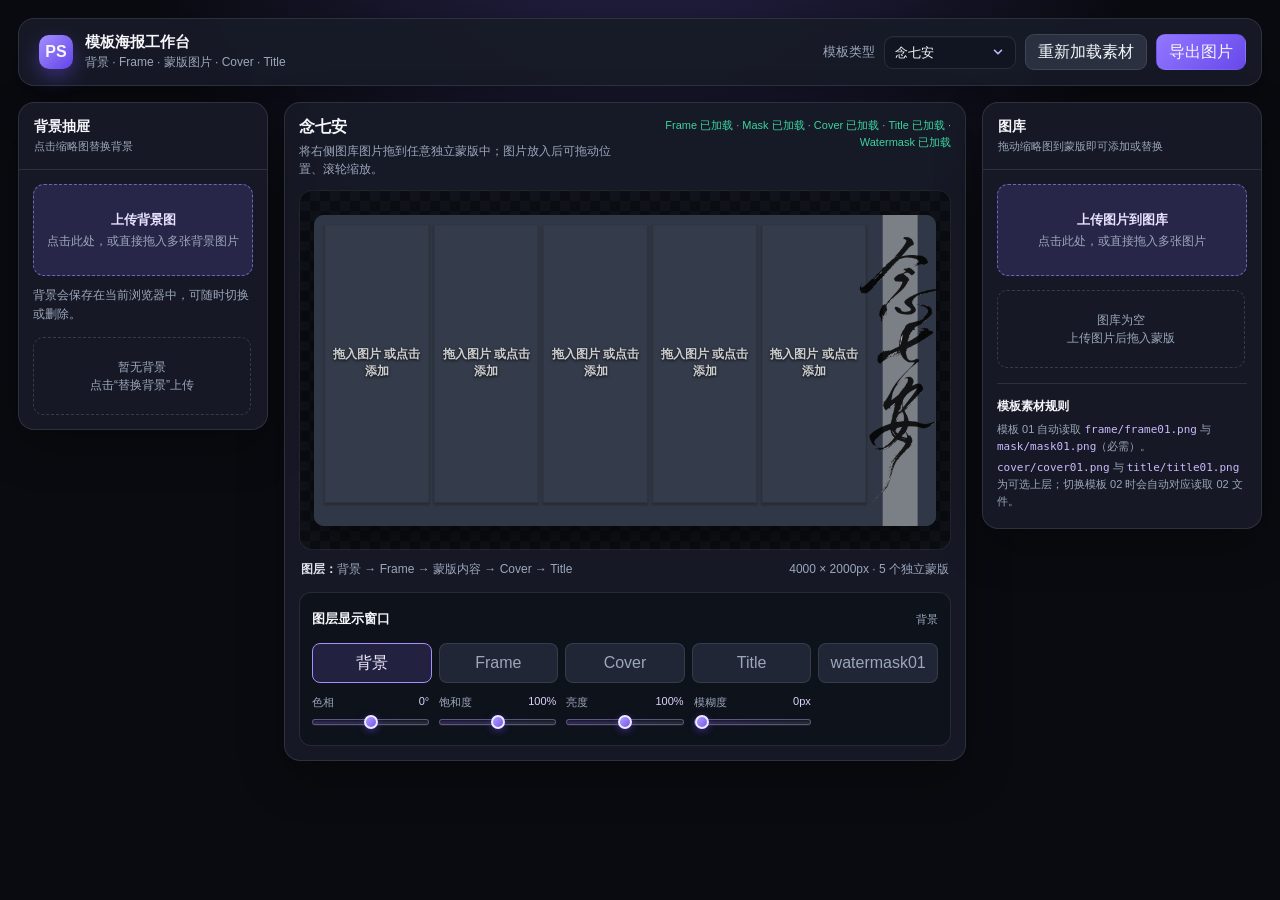
==== commit 4ab2e5ae: "Enhance template picker select styles Updated styles for the template picker select element, includi" ====
--- a/index.html
+++ b/index.html
@@ -62,15 +62,30 @@
     .brand span { display: block; margin-top: 2px; color: var(--muted); font-size: 12px; }
     .actions, .template-picker { display: flex; align-items: center; gap: 9px; }
     .template-picker { color: var(--muted); font-size: 13px; }
-    select {
+    .template-picker select {
       min-width: 132px;
-      padding: 8px 10px;
+      padding: 8px 34px 8px 10px;
       color: var(--text);
       outline: none;
       border: 1px solid var(--line);
       border-radius: 9px;
-      background: #111521;
-    }
+      background-color: #111521;
+      background-image: url("data:image/svg+xml,%3Csvg xmlns='http://www.w3.org/2000/svg' viewBox='0 0 16 16' fill='none'%3E%3Cpath d='m4 6 4 4 4-4' stroke='%23c8baff' stroke-width='1.8' stroke-linecap='round' stroke-linejoin='round'/%3E%3C/svg%3E");
+      background-repeat: no-repeat;
+      background-position: right 10px center;
+      background-size: 14px;
+      box-shadow: inset 0 1px 0 rgba(255,255,255,.035);
+      cursor: pointer;
+      color-scheme: dark;
+      appearance: none;
+      -webkit-appearance: none;
+      transition: border-color .16s ease, background-color .16s ease, box-shadow .16s ease;
+    }
+    .template-picker select:hover { border-color: rgba(178,159,255,.62); background-color: #1b2030; }
+    .template-picker select:focus-visible { border-color: #a58eff; box-shadow: 0 0 0 3px rgba(139,112,255,.2), inset 0 1px 0 rgba(255,255,255,.05); }
+    .template-picker select:open { border-color: #a58eff; background-color: #202636; box-shadow: 0 6px 18px rgba(0,0,0,.24), inset 0 1px 0 rgba(255,255,255,.05); }
+    .template-picker select option { color: var(--text); background: #171b27; }
+    .template-picker select option:checked { color: #f2edff; background: #5742c7; }
     .btn {
       min-height: 36px;
       padding: 0 12px;
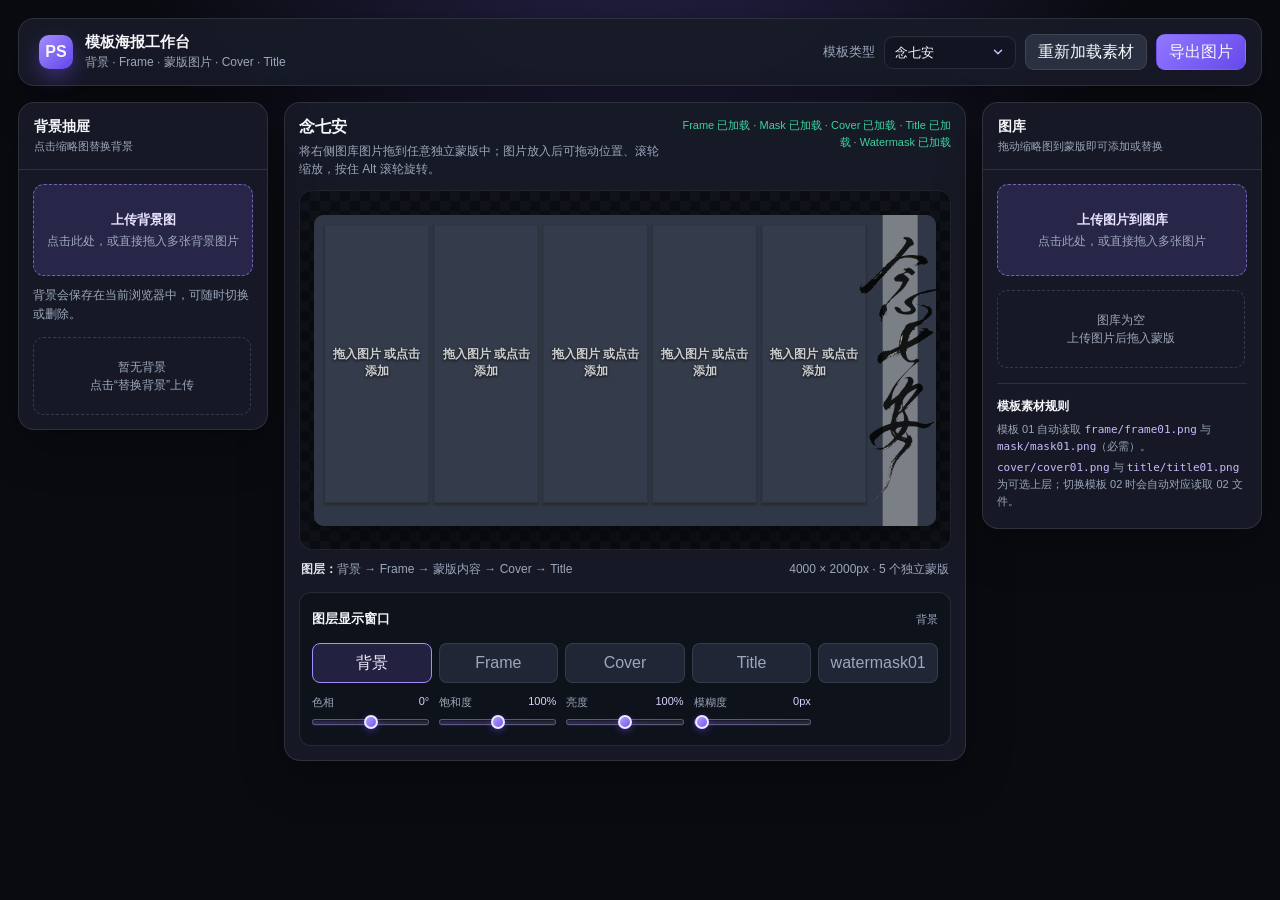
==== commit a848a89a: "Implement image rotation feature in slots Added rotation functionality for images in slots, allowing" ====
--- a/index.html
+++ b/index.html
@@ -240,7 +240,7 @@
     .slot.drop-target { background: rgba(139,112,255,.24); }
     .slot.has-image { cursor: grab; }
     .slot.moving { cursor: grabbing; }
-    .slot-image { position: absolute; max-width: none; user-select: none; pointer-events: none; }
+    .slot-image { position: absolute; max-width: none; user-select: none; pointer-events: none; transform-origin: center center; }
     .slot-placeholder {
       position: absolute;
       inset: 0;
@@ -423,7 +423,7 @@
 
       <section class="panel editor" aria-label="编辑画布">
         <div class="editor-head">
-          <div><h1 id="editorTitle">模板 01</h1><p>将右侧图库图片拖到任意独立蒙版中；图片放入后可拖动位置、滚轮缩放。</p></div>
+          <div><h1 id="editorTitle">模板 01</h1><p>将右侧图库图片拖到任意独立蒙版中；图片放入后可拖动位置、滚轮缩放，按住 Alt 滚轮旋转。</p></div>
           <div class="asset-status" id="assetStatus" aria-live="polite"></div>
         </div>
         <div class="stage-shell">
@@ -481,6 +481,8 @@
     const MASK_TEMPLATE_IDS = Array.from({ length: 32 }, (_, index) => String(index + 1).padStart(2, '0'));
     const ASSET_TYPES = ['frame', 'mask', 'cover', 'title', 'watermask'];
     const REQUIRED_TYPES = new Set(['frame', 'mask']);
+    // GitHub Pages 首次加载较慢时，不要把仍在传输中的图片误判为缺失。
+    const ASSET_LOAD_TIMEOUT_MS = 10000;
     const BACKGROUND_STORAGE_KEY = 'ps-online-backgrounds-v2';
     const LAYER_NAMES = { background: '背景', frame: 'Frame', cover: 'Cover', title: 'Title', watermask: 'Watermask' };
 
@@ -512,8 +514,8 @@
       layerAdjustments: {
         background: { hue: 0, saturation: 100, brightness: 100, blur: 0 },
         frame: { hue: 0, saturation: 100, brightness: 100, blur: 0 },
-        cover: { hue: 0, saturation: 100, brightness: 100, blur: 0 },
-        title: { hue: 0, saturation: 100, brightness: 100, blur: 0 },
+        cover: { hue: 0, saturation: 100, brightness: 100, blur: 0, opacity: 100 },
+        title: { hue: 0, saturation: 100, brightness: 100, blur: 0, opacity: 100 },
         watermask: { hue: 0, saturation: 100, brightness: 100, blur: 0, opacity: 100 }
       },
       id: 1
@@ -590,8 +592,14 @@
     function applyLayerEffects(layer) {
       if (!layer || layer === 'background') els.backgroundLayer.style.filter = layerFilter('background');
       if (!layer || layer === 'frame') els.frameLayer.style.filter = layerFilter('frame');
-      if (!layer || layer === 'cover') els.coverLayer.style.filter = layerFilter('cover');
-      if (!layer || layer === 'title') els.titleLayer.style.filter = layerFilter('title');
+      if (!layer || layer === 'cover') {
+        els.coverLayer.style.filter = layerFilter('cover');
+        els.coverLayer.style.opacity = String(state.layerAdjustments.cover.opacity / 100);
+      }
+      if (!layer || layer === 'title') {
+        els.titleLayer.style.filter = layerFilter('title');
+        els.titleLayer.style.opacity = String(state.layerAdjustments.title.opacity / 100);
+      }
       if (!layer || layer === 'watermask') {
         els.watermaskLayer.style.filter = layerFilter('watermask');
         els.watermaskLayer.style.opacity = String(state.layerAdjustments.watermask.opacity / 100);
@@ -617,7 +625,7 @@
       els.brightnessValue.textContent = `${adjustment.brightness}%`;
       els.blurValue.textContent = `${adjustment.blur}px`;
       els.opacityValue.textContent = `${adjustment.opacity ?? 100}%`;
-      els.opacityControlWrap.hidden = layer !== 'watermask';
+      els.opacityControlWrap.hidden = !['cover', 'title', 'watermask'].includes(layer);
       els.watermaskSelector.classList.toggle('active', layer === 'watermask');
       els.watermaskSelect.textContent = state.watermasks[state.watermaskIndex]?.name || 'Watermask';
       els.watermaskPrev.disabled = state.watermasks.length < 2;
@@ -681,7 +689,7 @@
             if (asset) finishAll(asset);
             else if (--pending === 0) finishAll(null);
           };
-          attempt.timer = setTimeout(() => finish(null), 1200);
+          attempt.timer = setTimeout(() => finish(null), ASSET_LOAD_TIMEOUT_MS);
           image.onload = () => finish({ image, source });
           image.onerror = () => finish(null);
           image.src = encodeURI(source);
@@ -995,7 +1003,7 @@
         pixels.data[offset + 3] = Math.round(alpha * value / 255);
       }
       context.putImageData(pixels, 0, 0);
-      return { ...region, index, maskCanvas, maskUrl: maskCanvas.toDataURL('image/png'), record: null, imageX: 0, imageY: 0, scale: 1, element: null, imageElement: null };
+      return { ...region, index, maskCanvas, maskUrl: maskCanvas.toDataURL('image/png'), record: null, imageX: 0, imageY: 0, scale: 1, rotation: 0, element: null, imageElement: null };
     }
 
     function renderSlots() {
@@ -1068,6 +1076,7 @@
       slot.imageElement.style.top = `${slot.imageY / slot.h * 100}%`;
       slot.imageElement.style.width = `${image.naturalWidth * slot.scale / slot.w * 100}%`;
       slot.imageElement.style.height = `${image.naturalHeight * slot.scale / slot.h * 100}%`;
+      slot.imageElement.style.transform = `rotate(${slot.rotation}deg)`;
       placeholder.hidden = true;
     }
 
@@ -1091,6 +1100,7 @@
       slot.scale = Math.max(slot.w / width, slot.h / height);
       slot.imageX = (slot.w - width * slot.scale) / 2;
       slot.imageY = (slot.h - height * slot.scale) / 2;
+      slot.rotation = 0;
       state.selectedGalleryId = record.id;
       renderSlotImage(slot);
       renderGallery();
@@ -1131,13 +1141,39 @@
       const slot = state.slots[index];
       if (!slot?.record) return;
       event.preventDefault();
+      if (event.altKey) {
+        const direction = Math.sign(event.deltaY);
+        if (!direction) return;
+        slot.rotation = (slot.rotation - direction * 5 + 360) % 360;
+        renderSlotImage(slot);
+        return;
+      }
       const rect = slot.element.getBoundingClientRect();
       const x = (event.clientX - rect.left) / rect.width * slot.w;
       const y = (event.clientY - rect.top) / rect.height * slot.h;
       const previous = slot.scale;
-      slot.scale = Math.max(.03, Math.min(20, previous * (event.deltaY < 0 ? 1.08 : 1 / 1.08)));
-      slot.imageX = x - (x - slot.imageX) * slot.scale / previous;
-      slot.imageY = y - (y - slot.imageY) * slot.scale / previous;
+      const next = Math.max(.03, Math.min(20, previous * (event.deltaY < 0 ? 1.08 : 1 / 1.08)));
+      if (next === previous) return;
+      const image = slot.record.image;
+      const previousWidth = (image.naturalWidth || image.width) * previous;
+      const previousHeight = (image.naturalHeight || image.height) * previous;
+      const nextWidth = (image.naturalWidth || image.width) * next;
+      const nextHeight = (image.naturalHeight || image.height) * next;
+      const radians = slot.rotation * Math.PI / 180;
+      const cosine = Math.cos(radians);
+      const sine = Math.sin(radians);
+      const centerX = slot.imageX + previousWidth / 2;
+      const centerY = slot.imageY + previousHeight / 2;
+      // 将鼠标位置反旋转回原始图片坐标，保证旋转后的图片仍以鼠标所在点缩放。
+      const localX = cosine * (x - centerX) + sine * (y - centerY) + centerX;
+      const localY = -sine * (x - centerX) + cosine * (y - centerY) + centerY;
+      const ratioX = (localX - slot.imageX) / previousWidth;
+      const ratioY = (localY - slot.imageY) / previousHeight;
+      const offsetX = cosine * (ratioX - .5) * nextWidth - sine * (ratioY - .5) * nextHeight;
+      const offsetY = sine * (ratioX - .5) * nextWidth + cosine * (ratioY - .5) * nextHeight;
+      slot.scale = next;
+      slot.imageX = x - offsetX - nextWidth / 2;
+      slot.imageY = y - offsetY - nextHeight / 2;
       renderSlotImage(slot);
     }
 
@@ -1304,7 +1340,7 @@
       if (!asset) return;
       context.save();
       context.filter = layerFilter(layer);
-      if (layer === 'watermask') context.globalAlpha = state.layerAdjustments.watermask.opacity / 100;
+      if (layer === 'cover' || layer === 'title' || layer === 'watermask') context.globalAlpha = state.layerAdjustments[layer].opacity / 100;
       context.drawImage(asset.image, 0, 0, width, height);
       context.restore();
     }
@@ -1338,7 +1374,13 @@
         itemContext.imageSmoothingEnabled = true;
         itemContext.imageSmoothingQuality = 'high';
         const image = slot.record.image;
-        itemContext.drawImage(image, slot.imageX, slot.imageY, (image.naturalWidth || image.width) * slot.scale, (image.naturalHeight || image.height) * slot.scale);
+        const imageWidth = (image.naturalWidth || image.width) * slot.scale;
+        const imageHeight = (image.naturalHeight || image.height) * slot.scale;
+        itemContext.save();
+        itemContext.translate(slot.imageX + imageWidth / 2, slot.imageY + imageHeight / 2);
+        itemContext.rotate(slot.rotation * Math.PI / 180);
+        itemContext.drawImage(image, -imageWidth / 2, -imageHeight / 2, imageWidth, imageHeight);
+        itemContext.restore();
         itemContext.globalCompositeOperation = 'destination-in';
         itemContext.drawImage(slot.maskCanvas, 0, 0, slot.w, slot.h);
         context.drawImage(item, slot.x, slot.y);
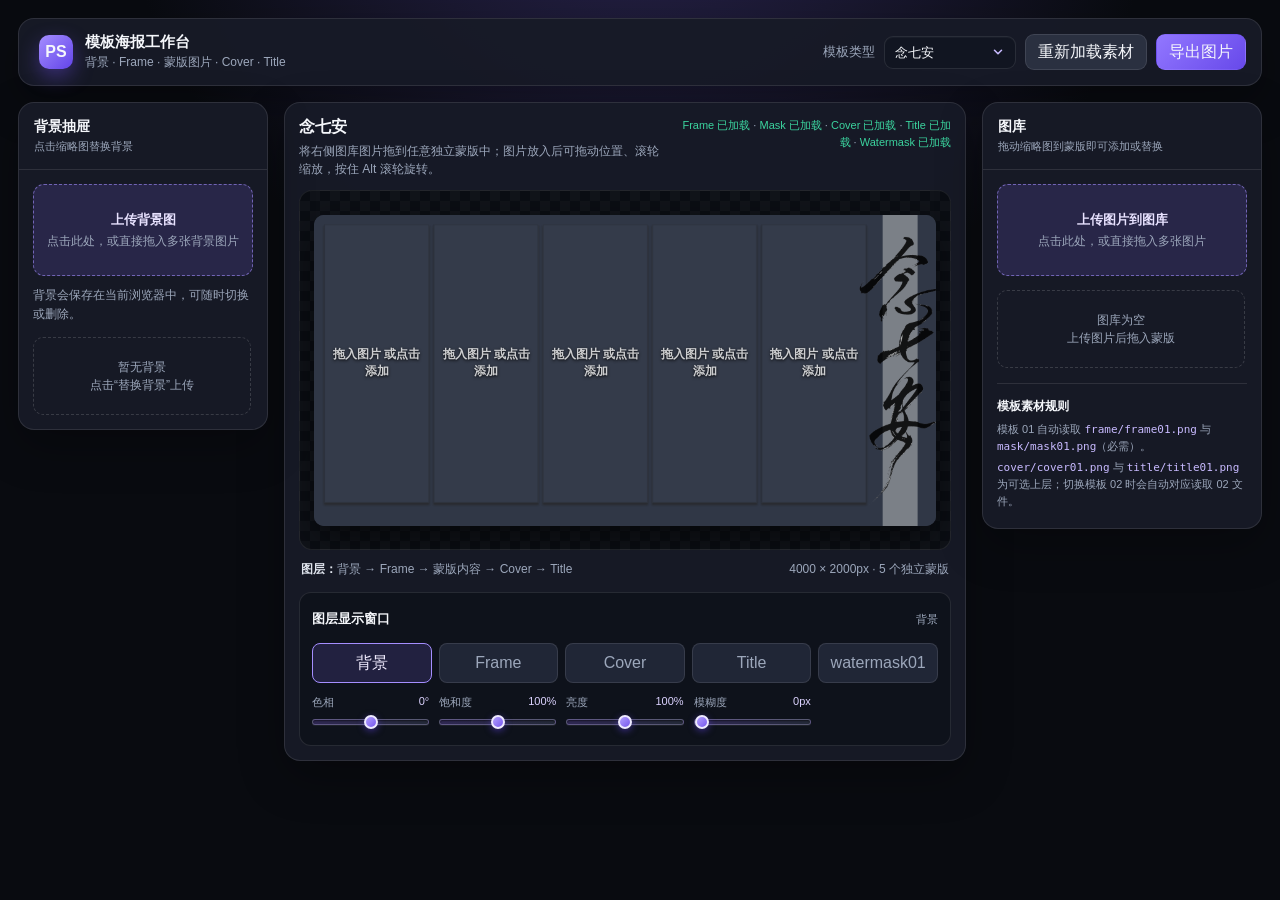
==== commit 892ffb5e: "Refactor background storage and selection handling" ====
--- a/index.html
+++ b/index.html
@@ -483,8 +483,15 @@
     const REQUIRED_TYPES = new Set(['frame', 'mask']);
     // GitHub Pages 首次加载较慢时，不要把仍在传输中的图片误判为缺失。
     const ASSET_LOAD_TIMEOUT_MS = 10000;
+    // v2 是旧版 localStorage 键；图片数据改存 IndexedDB 以避免约 5 MB 的同步存储配额。
     const BACKGROUND_STORAGE_KEY = 'ps-online-backgrounds-v2';
+    const BACKGROUND_DATABASE_NAME = 'ps-online-backgrounds';
+    const BACKGROUND_DATABASE_STORE = 'libraries';
+    const BACKGROUND_DATABASE_RECORD = 'current';
+    const BACKGROUND_SELECTION_RECORD = 'selected';
     const LAYER_NAMES = { background: '背景', frame: 'Frame', cover: 'Cover', title: 'Title', watermask: 'Watermask' };
+
+    let backgroundSaveQueue = Promise.resolve();
 
     const state = {
       templateId: '01',
@@ -1199,15 +1206,106 @@
       return result;
     }
 
+    function backgroundSnapshot() {
+      return {
+        selectedId: state.currentBackgroundId,
+        backgrounds: state.backgrounds.map(({ id, name, url }) => ({ id, name, url }))
+      };
+    }
+
+    function openBackgroundDatabase() {
+      return new Promise((resolve, reject) => {
+        if (!window.indexedDB) return reject(new Error('IndexedDB is unavailable'));
+        const request = window.indexedDB.open(BACKGROUND_DATABASE_NAME, 1);
+        request.onupgradeneeded = () => {
+          const database = request.result;
+          if (!database.objectStoreNames.contains(BACKGROUND_DATABASE_STORE)) database.createObjectStore(BACKGROUND_DATABASE_STORE);
+        };
+        request.onsuccess = () => resolve(request.result);
+        request.onerror = () => reject(request.error || new Error('Unable to open background database'));
+      });
+    }
+
+    async function readSavedBackgrounds() {
+      const database = await openBackgroundDatabase();
+      return new Promise((resolve, reject) => {
+        const transaction = database.transaction(BACKGROUND_DATABASE_STORE, 'readonly');
+        const store = transaction.objectStore(BACKGROUND_DATABASE_STORE);
+        const libraryRequest = store.get(BACKGROUND_DATABASE_RECORD);
+        const selectionRequest = store.get(BACKGROUND_SELECTION_RECORD);
+        let library = null;
+        let selectedId = null;
+        libraryRequest.onsuccess = () => { library = libraryRequest.result || null; };
+        selectionRequest.onsuccess = () => { selectedId = selectionRequest.result?.selectedId || null; };
+        libraryRequest.onerror = () => reject(libraryRequest.error || new Error('Unable to read saved backgrounds'));
+        selectionRequest.onerror = () => reject(selectionRequest.error || new Error('Unable to read saved background selection'));
+        transaction.oncomplete = () => {
+          database.close();
+          if (library && selectedId) library.selectedId = selectedId;
+          resolve(library);
+        };
+        transaction.onabort = () => { database.close(); reject(transaction.error || new Error('Background read was aborted')); };
+      });
+    }
+
+    async function saveBackgrounds(snapshot) {
+      const database = await openBackgroundDatabase();
+      return new Promise((resolve, reject) => {
+        const transaction = database.transaction(BACKGROUND_DATABASE_STORE, 'readwrite');
+        const store = transaction.objectStore(BACKGROUND_DATABASE_STORE);
+        store.put(snapshot, BACKGROUND_DATABASE_RECORD);
+        store.put({ selectedId: snapshot.selectedId }, BACKGROUND_SELECTION_RECORD);
+        transaction.oncomplete = () => { database.close(); resolve(); };
+        transaction.onerror = () => { database.close(); reject(transaction.error || new Error('Unable to save backgrounds')); };
+        transaction.onabort = () => { database.close(); reject(transaction.error || new Error('Background save was aborted')); };
+      });
+    }
+
+    async function saveBackgroundSelection(selectedId) {
+      const database = await openBackgroundDatabase();
+      return new Promise((resolve, reject) => {
+        const transaction = database.transaction(BACKGROUND_DATABASE_STORE, 'readwrite');
+        transaction.objectStore(BACKGROUND_DATABASE_STORE).put({ selectedId }, BACKGROUND_SELECTION_RECORD);
+        transaction.oncomplete = () => { database.close(); resolve(); };
+        transaction.onerror = () => { database.close(); reject(transaction.error || new Error('Unable to save background selection')); };
+        transaction.onabort = () => { database.close(); reject(transaction.error || new Error('Background selection save was aborted')); };
+      });
+    }
+
+    function readLegacyBackgrounds() {
+      try {
+        return JSON.parse(localStorage.getItem(BACKGROUND_STORAGE_KEY) || 'null');
+      } catch (error) {
+        console.warn('Unable to read legacy backgrounds', error);
+        return null;
+      }
+    }
+
     function persistBackgrounds() {
-      try {
-        localStorage.setItem(BACKGROUND_STORAGE_KEY, JSON.stringify({
-          selectedId: state.currentBackgroundId,
-          backgrounds: state.backgrounds.map(({ id, name, url }) => ({ id, name, url }))
-        }));
-      } catch (error) {
-        console.warn('Unable to persist backgrounds', error);
-      }
+      const snapshot = backgroundSnapshot();
+      backgroundSaveQueue = backgroundSaveQueue
+        .catch(() => {})
+        .then(() => saveBackgrounds(snapshot))
+        .catch((error) => {
+          // 极少数禁用 IndexedDB 的环境仍尝试旧存储，保留基础可用性。
+          console.warn('Unable to persist backgrounds with IndexedDB', error);
+          try { localStorage.setItem(BACKGROUND_STORAGE_KEY, JSON.stringify(snapshot)); }
+          catch (fallbackError) { console.warn('Unable to persist backgrounds with localStorage', fallbackError); }
+        });
+      return backgroundSaveQueue;
+    }
+
+    function persistBackgroundSelection() {
+      const selectedId = state.currentBackgroundId;
+      backgroundSaveQueue = backgroundSaveQueue
+        .catch(() => {})
+        .then(() => saveBackgroundSelection(selectedId))
+        .catch((error) => {
+          console.warn('Unable to persist background selection with IndexedDB', error);
+          try { localStorage.setItem(BACKGROUND_STORAGE_KEY, JSON.stringify(backgroundSnapshot())); }
+          catch (fallbackError) { console.warn('Unable to persist backgrounds with localStorage', fallbackError); }
+        });
+      return backgroundSaveQueue;
     }
 
     function restoreBackgroundRecord(record) {
@@ -1222,7 +1320,11 @@
 
     async function restoreBackgrounds() {
       try {
-        const saved = JSON.parse(localStorage.getItem(BACKGROUND_STORAGE_KEY) || 'null');
+        let saved = null;
+        try { saved = await readSavedBackgrounds(); }
+        catch (error) { console.warn('Unable to read backgrounds from IndexedDB', error); }
+        const fromLegacyStorage = !saved;
+        if (!saved) saved = readLegacyBackgrounds();
         if (!Array.isArray(saved?.backgrounds)) return;
         const records = (await Promise.all(saved.backgrounds.map(restoreBackgroundRecord))).filter(Boolean);
         state.backgrounds = records;
@@ -1233,6 +1335,8 @@
         const selected = records.find((record) => record.id === saved.selectedId) || records[0];
         if (selected) setBackground(selected, false);
         else renderBackgrounds();
+        // 保留旧键作为回退副本，下一次启动将优先使用成功迁移后的 IndexedDB 数据。
+        if (fromLegacyStorage) persistBackgrounds();
       } catch (error) {
         console.warn('Unable to restore backgrounds', error);
       }
@@ -1243,9 +1347,9 @@
       state.backgrounds = state.backgrounds.filter((record) => record.id !== id);
       if (deletingCurrent) {
         const next = state.backgrounds[0] || null;
-        state.currentBackgroundId = null;
-        if (next) setBackground(next, false);
-        else els.backgroundLayer.style.backgroundImage = '';
+        state.currentBackgroundId = next?.id || null;
+        els.backgroundLayer.style.backgroundImage = next ? `url("${next.url}")` : '';
+        applyLayerEffects('background');
       }
       renderBackgrounds();
       persistBackgrounds();
@@ -1260,6 +1364,7 @@
       state.backgrounds.forEach((record) => {
         const card = document.createElement('div');
         card.className = `image-card background-card${record.id === state.currentBackgroundId ? ' active' : ''}`;
+        card.dataset.backgroundId = record.id;
         const image = document.createElement('img'); image.src = record.url; image.alt = record.name; image.draggable = false;
         const name = document.createElement('span'); name.className = 'image-name'; name.textContent = record.name;
         const select = document.createElement('button'); select.type = 'button'; select.className = 'background-select'; select.setAttribute('aria-label', `使用背景 ${record.name}`);
@@ -1270,12 +1375,20 @@
         els.backgroundList.appendChild(card);
       });
     }
+    function updateBackgroundSelection() {
+      const cards = els.backgroundList.querySelectorAll('.background-card[data-background-id]');
+      if (cards.length !== state.backgrounds.length) {
+        renderBackgrounds();
+        return;
+      }
+      cards.forEach((card) => card.classList.toggle('active', card.dataset.backgroundId === state.currentBackgroundId));
+    }
     function setBackground(record, shouldPersist = true) {
       state.currentBackgroundId = record.id;
       els.backgroundLayer.style.backgroundImage = `url("${record.url}")`;
       applyLayerEffects('background');
-      renderBackgrounds();
-      if (shouldPersist) persistBackgrounds();
+      updateBackgroundSelection();
+      if (shouldPersist) persistBackgroundSelection();
     }
 
     function renderGallery() {
@@ -1407,7 +1520,10 @@
     els.backgroundInput.addEventListener('change', async (event) => {
       const records = await readRecords(event.target.files, 'background');
       state.backgrounds.push(...records);
-      if (records.length) setBackground(records.at(-1));
+      if (records.length) {
+        setBackground(records.at(-1), false);
+        persistBackgrounds();
+      }
       event.target.value = '';
     });
     ['dragenter', 'dragover'].forEach((eventName) => els.backgroundUpload.addEventListener(eventName, (event) => { event.preventDefault(); els.backgroundUpload.classList.add('dragging'); }));
@@ -1415,7 +1531,10 @@
     els.backgroundUpload.addEventListener('drop', async (event) => {
       const records = await readRecords(event.dataTransfer.files, 'background');
       state.backgrounds.push(...records);
-      if (records.length) setBackground(records.at(-1));
+      if (records.length) {
+        setBackground(records.at(-1), false);
+        persistBackgrounds();
+      }
     });
     els.galleryUpload.addEventListener('click', () => els.galleryInput.click());
     els.galleryUpload.addEventListener('keydown', (event) => { if (event.key === 'Enter' || event.key === ' ') { event.preventDefault(); els.galleryInput.click(); } });
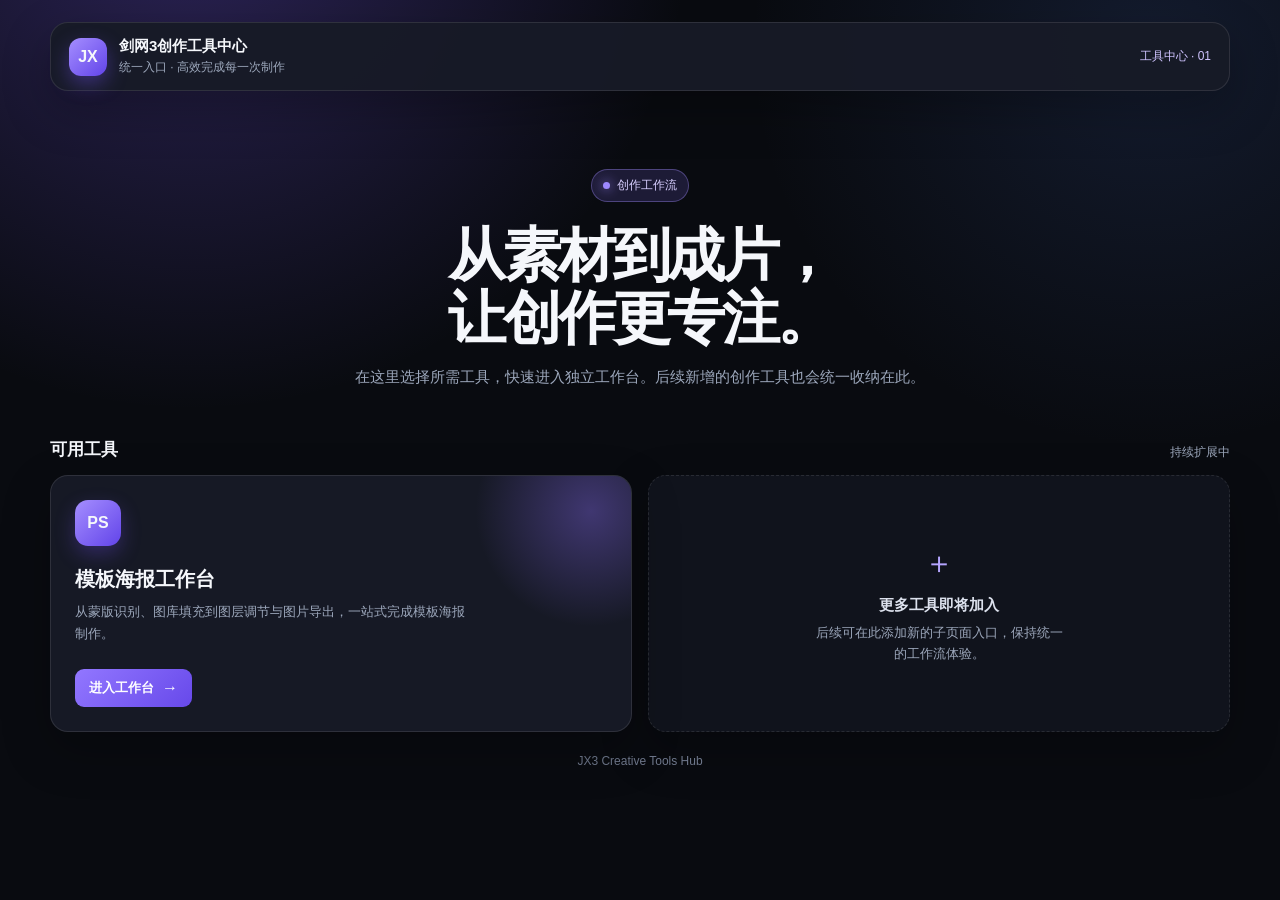
==== commit 73d89f46: "Rename Index.html to index.html" ====
--- a/index.html
+++ b/index.html
@@ -3,21 +3,16 @@
 <head>
   <meta charset="UTF-8">
   <meta name="viewport" content="width=device-width, initial-scale=1.0">
-  <title>小叽最最最最最努力了</title>
+  <title>剑网3创作工具中心</title>
   <style>
     :root {
       --page: #090b10;
-      --panel: #171b27;
-      --panel-soft: #202636;
-      --line: rgba(255,255,255,.1);
+      --panel: rgba(23, 27, 39, .96);
+      --line: rgba(255, 255, 255, .1);
       --text: #f5f7fb;
       --muted: #9ca7bb;
-      --accent: #8b70ff;
-      --accent-soft: rgba(139,112,255,.16);
-      --ok: #3bd39e;
-      --warn: #ffba70;
+      --accent-soft: rgba(139, 112, 255, .16);
     }
-
     * { box-sizing: border-box; }
     body {
       min-width: 0;
@@ -25,1553 +20,74 @@
       margin: 0;
       color: var(--text);
       font-family: Inter, "Segoe UI", "PingFang SC", "Microsoft YaHei", sans-serif;
-      background: radial-gradient(circle at 50% -20%, #2b2552 0, transparent 42%), var(--page);
+      background: radial-gradient(circle at 15% -10%, rgba(117, 86, 235, .32), transparent 34%), radial-gradient(circle at 90% 5%, rgba(67, 101, 184, .18), transparent 28%), var(--page);
     }
-    button, select, input { font: inherit; }
-    button { border: 0; }
-    input[type="file"] { display: none; }
-
-    .app { width: min(1800px, calc(100% - 36px)); margin: 0 auto; padding: 18px 0 28px; }
-    .topbar, .panel {
-      border: 1px solid var(--line);
-      border-radius: 16px;
-      background: rgba(23,27,39,.96);
-      box-shadow: 0 16px 46px rgba(0,0,0,.28);
-    }
-    .topbar {
-      display: flex;
-      align-items: center;
-      justify-content: space-between;
-      flex-wrap: wrap;
-      gap: 20px;
-      min-height: 68px;
-      padding: 12px 15px 12px 20px;
-    }
+    .app { width: min(1180px, calc(100% - 40px)); margin: 0 auto; padding: 22px 0 48px; }
+    .topbar, .tool-card, .roadmap { border: 1px solid var(--line); border-radius: 18px; background: var(--panel); box-shadow: 0 18px 48px rgba(0, 0, 0, .26); }
+    .topbar { display: flex; align-items: center; justify-content: space-between; gap: 16px; padding: 14px 18px; }
     .brand { display: flex; align-items: center; gap: 12px; }
-    .brand-mark {
-      display: grid;
-      width: 34px;
-      height: 34px;
-      place-items: center;
-      border-radius: 10px;
-      font-weight: 800;
-      background: linear-gradient(135deg, #a58eff, #6244e9);
-      box-shadow: 0 8px 20px rgba(112,79,240,.4);
-    }
+    .brand-mark { display: grid; width: 38px; height: 38px; place-items: center; border-radius: 12px; font-weight: 800; background: linear-gradient(135deg, #a58eff, #6244e9); box-shadow: 0 8px 20px rgba(112, 79, 240, .4); }
     .brand strong { display: block; font-size: 15px; }
-    .brand span { display: block; margin-top: 2px; color: var(--muted); font-size: 12px; }
-    .actions, .template-picker { display: flex; align-items: center; gap: 9px; }
-    .template-picker { color: var(--muted); font-size: 13px; }
-    .template-picker select {
-      min-width: 132px;
-      padding: 8px 34px 8px 10px;
-      color: var(--text);
-      outline: none;
-      border: 1px solid var(--line);
-      border-radius: 9px;
-      background-color: #111521;
-      background-image: url("data:image/svg+xml,%3Csvg xmlns='http://www.w3.org/2000/svg' viewBox='0 0 16 16' fill='none'%3E%3Cpath d='m4 6 4 4 4-4' stroke='%23c8baff' stroke-width='1.8' stroke-linecap='round' stroke-linejoin='round'/%3E%3C/svg%3E");
-      background-repeat: no-repeat;
-      background-position: right 10px center;
-      background-size: 14px;
-      box-shadow: inset 0 1px 0 rgba(255,255,255,.035);
-      cursor: pointer;
-      color-scheme: dark;
-      appearance: none;
-      -webkit-appearance: none;
-      transition: border-color .16s ease, background-color .16s ease, box-shadow .16s ease;
-    }
-    .template-picker select:hover { border-color: rgba(178,159,255,.62); background-color: #1b2030; }
-    .template-picker select:focus-visible { border-color: #a58eff; box-shadow: 0 0 0 3px rgba(139,112,255,.2), inset 0 1px 0 rgba(255,255,255,.05); }
-    .template-picker select:open { border-color: #a58eff; background-color: #202636; box-shadow: 0 6px 18px rgba(0,0,0,.24), inset 0 1px 0 rgba(255,255,255,.05); }
-    .template-picker select option { color: var(--text); background: #171b27; }
-    .template-picker select option:checked { color: #f2edff; background: #5742c7; }
-    .btn {
-      min-height: 36px;
-      padding: 0 12px;
-      cursor: pointer;
-      color: var(--text);
-      border: 1px solid var(--line);
-      border-radius: 9px;
-      background: #2a3040;
-      transition: transform .16s ease, background .16s ease, opacity .16s ease;
-    }
-    .btn:hover:not(:disabled) { transform: translateY(-1px); background: #383f53; }
-    .btn:disabled { cursor: not-allowed; opacity: .45; }
-    .btn.primary { border-color: transparent; background: linear-gradient(135deg, #9277ff, #6749ea); }
-
-    .workspace {
-      display: grid;
-      grid-template-columns: 250px minmax(0, 1fr) 280px;
-      gap: 16px;
-      align-items: start;
-      margin-top: 16px;
-    }
-    .panel { overflow: hidden; }
-    .panel-head {
-      display: flex;
-      justify-content: space-between;
-      align-items: center;
-      gap: 10px;
-      padding: 15px;
-      border-bottom: 1px solid var(--line);
-    }
-    .panel-head h2 { margin: 0; font-size: 14px; }
-    .panel-head small { display: block; margin-top: 3px; color: var(--muted); font-size: 11px; }
-    .panel-body { padding: 14px; }
-    .note { margin: 10px 0 0; color: var(--muted); font-size: 12px; line-height: 1.55; }
-
-    .image-grid { display: grid; grid-template-columns: repeat(2, minmax(0, 1fr)); gap: 9px; margin-top: 14px; }
-    .image-card {
-      position: relative;
-      min-width: 0;
-      overflow: hidden;
-      padding: 0;
-      cursor: pointer;
-      border: 1px solid transparent;
-      border-radius: 10px;
-      background: #252b3a;
-      transition: transform .16s ease, border-color .16s ease, box-shadow .16s ease;
-    }
-    .background-card { aspect-ratio: 1.25; }
-    .gallery-card { aspect-ratio: 1; }
-    .image-card:hover { transform: translateY(-2px); border-color: rgba(164,142,255,.8); }
-    .image-card.active { border-color: #a58eff; box-shadow: 0 0 0 2px rgba(165,142,255,.22); }
-    .image-card img { display: block; width: 100%; height: 100%; object-fit: cover; }
-    /* 让图库卡片而非内部 img 成为唯一的拖拽源，避免浏览器先进入图片原生拖拽状态。 */
-    .gallery-card img, .gallery-card .image-name { pointer-events: none; }
-    .gallery-card.dragging-source { opacity: .62; }
-    .image-name {
-      position: absolute;
-      right: 0;
-      bottom: 0;
-      left: 0;
-      overflow: hidden;
-      padding: 18px 6px 6px;
-      color: white;
-      font-size: 10px;
-      white-space: nowrap;
-      text-overflow: ellipsis;
-      text-align: left;
-      background: linear-gradient(transparent, rgba(0,0,0,.78));
-    }
-    .empty-grid {
-      grid-column: 1 / -1;
-      padding: 20px 8px;
-      color: var(--muted);
-      font-size: 12px;
-      line-height: 1.5;
-      text-align: center;
-      border: 1px dashed rgba(255,255,255,.15);
-      border-radius: 10px;
-    }
-
-    .editor { min-width: 0; padding: 14px; }
-    .editor-head { display: flex; justify-content: space-between; align-items: flex-start; gap: 14px; margin-bottom: 12px; }
-    .editor-head h1 { margin: 0; font-size: 16px; }
-    .editor-head p { margin: 4px 0 0; color: var(--muted); font-size: 12px; line-height: 1.5; }
-    .asset-status { max-width: 48%; color: var(--muted); font-size: 11px; line-height: 1.55; text-align: right; }
-    .asset-status .ok { color: var(--ok); }
-    .asset-status .missing { color: var(--warn); }
-
-    .stage-shell {
-      display: flex;
-      justify-content: center;
-      align-items: center;
-      min-height: 360px;
-      padding: 14px;
-      overflow: hidden;
-      border: 1px solid rgba(255,255,255,.08);
-      border-radius: 13px;
-      background-color: #0b0e14;
-      background-image: linear-gradient(45deg, rgba(255,255,255,.022) 25%, transparent 25%, transparent 75%, rgba(255,255,255,.022) 75%), linear-gradient(45deg, rgba(255,255,255,.022) 25%, transparent 25%, transparent 75%, rgba(255,255,255,.022) 75%);
-      background-position: 0 0, 10px 10px;
-      background-size: 20px 20px;
-    }
-    .stage {
-      position: relative;
-      width: 100%;
-      min-width: 0;
-      overflow: hidden;
-      aspect-ratio: 2 / 1;
-      border-radius: 10px;
-      background: #303746;
-      box-shadow: 0 14px 42px rgba(0,0,0,.55);
-    }
-    /* 加载提示统一由 .stage-message 呈现，避免两个文字层叠加。 */
-    .stage.loading::after { content: none; display: none; }
-    .background-layer, .overlay-layer, .slot-layer, .stage-message { position: absolute; inset: 0; }
-    .background-layer { z-index: 1; background: #303746 center / cover no-repeat; }
-    .overlay-layer { z-index: 2; width: 100%; height: 100%; object-fit: fill; pointer-events: none; }
-    #slotLayer { z-index: 3; }
-    #coverLayer { z-index: 4; }
-    #titleLayer { z-index: 5; }
-    #watermaskLayer { z-index: 6; }
-    .stage-message {
-      z-index: 10;
-      display: grid;
-      place-items: center;
-      padding: 22px;
-      color: #d4dae7;
-      font-size: 13px;
-      line-height: 1.6;
-      text-align: center;
-      background: rgba(9,11,16,.52);
-      pointer-events: none;
-    }
-    .stage-message[hidden] { display: none; }
-    .slot {
-      position: absolute;
-      overflow: hidden;
-      isolation: isolate;
-      cursor: crosshair;
-      outline: 1px dashed rgba(255,255,255,.3);
-      outline-offset: -1px;
-      background: rgba(255,255,255,.025);
-      -webkit-mask-repeat: no-repeat;
-      -webkit-mask-position: center;
-      -webkit-mask-size: 100% 100%;
-      mask-repeat: no-repeat;
-      mask-position: center;
-      mask-size: 100% 100%;
-      transition: background .15s ease, outline-color .15s ease, box-shadow .15s ease;
-    }
-    .slot:hover, .slot.drop-target { outline-color: #af98ff; box-shadow: inset 0 0 0 2px rgba(175,152,255,.85); }
-    .slot.drop-target { background: rgba(139,112,255,.24); }
-    .slot.has-image { cursor: grab; }
-    .slot.moving { cursor: grabbing; }
-    .slot-image { position: absolute; max-width: none; user-select: none; pointer-events: none; transform-origin: center center; }
-    .slot-placeholder {
-      position: absolute;
-      inset: 0;
-      display: grid;
-      place-items: center;
-      padding: 6px;
-      color: rgba(255,255,255,.78);
-      font-size: clamp(9px, 1.2vw, 12px);
-      font-weight: 600;
-      line-height: 1.45;
-      text-align: center;
-      text-shadow: 0 1px 3px rgba(0,0,0,.9);
-      pointer-events: none;
-    }
-    /* .slot-placeholder 使用 display:grid，需显式覆盖浏览器对 hidden 的默认规则。 */
-    .slot-placeholder[hidden] { display: none; }
-    .editor-foot { display: flex; justify-content: space-between; gap: 12px; margin: 10px 2px 0; color: var(--muted); font-size: 12px; line-height: 1.5; }
-    .editor-foot strong { color: #dfe4ed; }
-
-    .upload-zone {
-      display: grid;
-      min-height: 92px;
-      place-items: center;
-      padding: 12px;
-      cursor: pointer;
-      color: var(--muted);
-      font-size: 12px;
-      line-height: 1.55;
-      text-align: center;
-      border: 1px dashed rgba(164,142,255,.6);
-      border-radius: 11px;
-      background: var(--accent-soft);
-    }
-    .upload-zone strong { display: block; margin-bottom: 2px; color: #e8e2ff; font-size: 13px; }
-    .upload-zone.dragging { border-color: #c0adff; background: rgba(139,112,255,.25); }
-    .asset-guide { margin-top: 15px; padding-top: 14px; border-top: 1px solid var(--line); }
-    .asset-guide strong { display: block; margin-bottom: 6px; font-size: 12px; }
-    .asset-guide p { margin: 4px 0; color: var(--muted); font-size: 11px; line-height: 1.55; }
-    code { color: #c8baff; }
-
-    .drawer-panel { position: sticky; top: 16px; display: flex; flex-direction: column; max-height: calc(100vh - 32px); }
-    .drawer-panel .panel-body { min-height: 0; overflow-y: auto; scrollbar-color: #5f577f transparent; }
-    .drawer-panel .image-grid { padding-right: 2px; }
-    .background-card { position: relative; display: block; width: 100%; border: 0; }
-    .background-card .background-select { position: absolute; inset: 0; cursor: pointer; border: 0; background: transparent; }
-    .background-remove {
-      position: absolute; z-index: 3; top: 5px; right: 5px; width: 24px; height: 24px; padding: 0;
-      cursor: pointer; color: white; border: 1px solid rgba(255,255,255,.3); border-radius: 50%; background: rgba(11,14,20,.78);
-    }
-    .background-remove:hover { background: #c54f60; }
-    .background-card .image-name { pointer-events: none; }
-
-    .layer-window { margin-top: 14px; padding: 12px; border: 1px solid var(--line); border-radius: 12px; background: rgba(10,13,20,.55); }
-    .layer-window-head { display: flex; align-items: center; justify-content: space-between; gap: 10px; min-height: 28px; margin-bottom: 10px; }
-    .layer-window h2 { margin: 0; font-size: 13px; }
-    .layer-window small { color: var(--muted); font-size: 11px; }
-    .layer-list { display: grid; grid-template-columns: repeat(5, minmax(0, 1fr)); gap: 7px; }
-    .layer-row { display: flex; align-items: center; justify-content: center; min-height: 34px; padding: 0 7px; cursor: pointer; color: var(--muted); border: 1px solid var(--line); border-radius: 8px; background: #202636; }
-    .layer-row.active { color: #f2edff; border-color: #a58eff; background: var(--accent-soft); }
-    .layer-row.is-hidden { opacity: .5; text-decoration: line-through; }
-    .watermask-selector { display: grid; grid-template-columns: minmax(0, 1fr); align-items: center; min-width: 0; min-height: 34px; padding: 2px; border: 1px solid var(--line); border-radius: 8px; background: #202636; }
-    .watermask-selector.active { grid-template-columns: 24px minmax(0, 1fr) 24px; border-color: #a58eff; background: var(--accent-soft); }
-    .watermask-selector .layer-row { min-width: 0; overflow: hidden; text-overflow: ellipsis; white-space: nowrap; border-color: transparent; background: transparent; }
-    .watermask-selector .layer-row.active { border-color: transparent; background: transparent; }
-    .watermask-selector:not(.active) .watermask-arrow { display: none; }
-    .watermask-arrow { width: 24px; height: 28px; padding: 0; cursor: pointer; color: #ded5ff; border: 0; border-radius: 6px; background: transparent; }
-    .watermask-arrow:hover:not(:disabled) { border-color: #a58eff; background: var(--accent-soft); }
-    .watermask-arrow:disabled { cursor: not-allowed; opacity: .35; }
-    .layer-controls { display: grid; grid-template-columns: repeat(5, minmax(0, 1fr)); gap: 10px; margin-top: 12px; }
-    .layer-control { min-width: 0; color: var(--muted); font-size: 11px; }
-    .layer-control label { display: flex; justify-content: space-between; gap: 5px; }
-    .layer-control output { color: #dcd3ff; }
-    .layer-control input[type="range"] {
-      width: 100%;
-      height: 18px;
-      margin: 3px 0 0;
-      cursor: pointer;
-      accent-color: #8b70ff;
-      appearance: none;
-      -webkit-appearance: none;
-      background: transparent;
-    }
-    .layer-control input[type="range"]::-webkit-slider-runnable-track {
-      height: 6px;
-      border: 1px solid rgba(214,203,255,.28);
-      border-radius: 999px;
-      background: linear-gradient(90deg, #302955, #252b3a);
-      box-shadow: inset 0 1px 2px rgba(0,0,0,.55), 0 1px 0 rgba(255,255,255,.06);
-    }
-    .layer-control input[type="range"]::-webkit-slider-thumb {
-      width: 14px;
-      height: 14px;
-      margin-top: -5px;
-      cursor: grab;
-      border: 2px solid #eeeaff;
-      border-radius: 50%;
-      background: linear-gradient(135deg, #b29fff, #7657ed);
-      box-shadow: 0 2px 7px rgba(93,65,218,.55);
-      -webkit-appearance: none;
-      appearance: none;
-    }
-    .layer-control input[type="range"]:active::-webkit-slider-thumb { cursor: grabbing; }
-    .layer-control input[type="range"]:focus-visible { outline: none; }
-    .layer-control input[type="range"]:focus-visible::-webkit-slider-thumb { box-shadow: 0 0 0 3px rgba(178,159,255,.28), 0 2px 7px rgba(93,65,218,.55); }
-    .layer-control input[type="range"]::-moz-range-track {
-      height: 6px;
-      border: 1px solid rgba(214,203,255,.28);
-      border-radius: 999px;
-      background: #252b3a;
-      box-shadow: inset 0 1px 2px rgba(0,0,0,.55), 0 1px 0 rgba(255,255,255,.06);
-    }
-    .layer-control input[type="range"]::-moz-range-progress {
-      height: 6px;
-      border-radius: 999px;
-      background: linear-gradient(90deg, #b29fff, #7657ed);
-    }
-    .layer-control input[type="range"]::-moz-range-thumb {
-      width: 10px;
-      height: 10px;
-      cursor: grab;
-      border: 2px solid #eeeaff;
-      border-radius: 50%;
-      background: linear-gradient(135deg, #b29fff, #7657ed);
-      box-shadow: 0 2px 7px rgba(93,65,218,.55);
-    }
-    .layer-control input[type="range"]:active::-moz-range-thumb { cursor: grabbing; }
-    .layer-control input[type="range"]:focus-visible::-moz-range-thumb { box-shadow: 0 0 0 3px rgba(178,159,255,.28), 0 2px 7px rgba(93,65,218,.55); }
-    .layer-visibility { flex: 0 0 28px; width: 28px; height: 28px; margin-left: auto; padding: 0; cursor: pointer; color: #ded5ff; border: 1px solid rgba(165,142,255,.45); border-radius: 6px; background: transparent; }
-    .layer-visibility:hover { background: var(--accent-soft); }
-    .layer-visibility svg { display: block; width: 16px; height: 16px; margin: auto; fill: none; stroke: currentColor; stroke-linecap: round; stroke-linejoin: round; stroke-width: 1.8; }
-    .layer-visibility.is-hidden { color: var(--muted); }
-
-    @media (max-width: 1180px) {
-      .app { width: calc(100% - 24px); }
-      .workspace { grid-template-columns: 220px minmax(0, 1fr); gap: 12px; }
-      .workspace > aside:last-child { grid-column: 1 / -1; }
-      .workspace > aside:last-child .image-grid { grid-template-columns: repeat(6, minmax(0, 1fr)); }
-      .drawer-panel { position: static; max-height: none; }
-      .drawer-panel .panel-body { overflow: visible; }
-      .layer-list { grid-template-columns: repeat(5, minmax(0, 1fr)); }
-      .stage-shell { padding: 10px; }
-    }
-    @media (max-width: 760px) {
-      .app { width: calc(100% - 16px); padding-top: 8px; }
+    .brand span { display: block; margin-top: 3px; color: var(--muted); font-size: 12px; }
+    .status { color: #cfc4ff; font-size: 12px; }
+    .hero { padding: 78px 0 48px; text-align: center; }
+    .hero-badge { display: inline-flex; align-items: center; gap: 7px; padding: 7px 11px; color: #d7ceff; font-size: 12px; border: 1px solid rgba(165, 142, 255, .36); border-radius: 999px; background: var(--accent-soft); }
+    .hero-badge::before { width: 7px; height: 7px; content: ""; border-radius: 50%; background: #9d88ff; box-shadow: 0 0 12px #9d88ff; }
+    h1 { max-width: 760px; margin: 22px auto 14px; font-size: clamp(32px, 5vw, 58px); letter-spacing: -.055em; line-height: 1.08; }
+    .hero p { max-width: 600px; margin: 0 auto; color: var(--muted); font-size: 15px; line-height: 1.8; }
+    .section-head { display: flex; align-items: end; justify-content: space-between; gap: 16px; margin-bottom: 14px; }
+    .section-head h2 { margin: 0; font-size: 17px; }
+    .section-head span { color: var(--muted); font-size: 12px; }
+    .tool-grid { display: grid; grid-template-columns: repeat(2, minmax(0, 1fr)); gap: 16px; }
+    .tool-card { position: relative; min-height: 250px; padding: 24px; overflow: hidden; }
+    .tool-card::after { position: absolute; top: -85px; right: -80px; width: 240px; height: 240px; content: ""; border-radius: 50%; background: radial-gradient(circle, rgba(142, 111, 255, .35), transparent 68%); pointer-events: none; }
+    .tool-icon { display: grid; width: 46px; height: 46px; place-items: center; border-radius: 13px; font-weight: 800; background: linear-gradient(135deg, #a58eff, #6244e9); box-shadow: 0 8px 20px rgba(112, 79, 240, .3); }
+    .tool-card h3 { margin: 20px 0 8px; font-size: 20px; }
+    .tool-card p { max-width: 390px; margin: 0; color: var(--muted); font-size: 13px; line-height: 1.7; }
+    .tool-link { display: inline-flex; align-items: center; gap: 8px; margin-top: 24px; padding: 10px 14px; color: white; font-size: 13px; font-weight: 700; text-decoration: none; border-radius: 9px; background: linear-gradient(135deg, #9277ff, #6749ea); transition: transform .16s ease, box-shadow .16s ease; }
+    .tool-link:hover { transform: translateY(-2px); box-shadow: 0 8px 18px rgba(104, 73, 234, .32); }
+    .tool-link::after { content: "→"; font-size: 16px; }
+    .roadmap { display: grid; min-height: 250px; place-items: center; padding: 24px; color: var(--muted); text-align: center; border-style: dashed; background: rgba(23, 27, 39, .58); }
+    .roadmap-icon { margin-bottom: 12px; color: #b5a5ff; font-size: 30px; }
+    .roadmap strong { display: block; color: #dbe0ec; font-size: 15px; }
+    .roadmap small { display: block; max-width: 250px; margin-top: 7px; line-height: 1.6; }
+    footer { margin-top: 22px; color: #6f788c; font-size: 12px; text-align: center; }
+    @media (max-width: 680px) {
+      .app { width: calc(100% - 24px); padding-top: 12px; }
       .topbar { padding: 12px; }
-      .actions { width: 100%; flex-wrap: wrap; }
-      .workspace { grid-template-columns: 1fr; }
-      .workspace > aside:last-child { grid-column: auto; }
-      .workspace > aside:last-child .image-grid { grid-template-columns: repeat(3, minmax(0, 1fr)); }
-      .editor-head { flex-direction: column; }
-      .asset-status { max-width: none; text-align: left; }
-      .layer-list { grid-template-columns: repeat(5, minmax(0, 1fr)); }
-      .layer-controls { grid-template-columns: repeat(5, minmax(0, 1fr)); }
+      .status { display: none; }
+      .hero { padding: 58px 0 38px; text-align: left; }
+      h1 { margin-top: 18px; }
+      .hero p { margin: 0; }
+      .tool-grid { grid-template-columns: 1fr; }
+      .section-head { align-items: start; flex-direction: column; gap: 6px; }
     }
   </style>
 </head>
 <body>
-  <div class="app">
+  <main class="app">
     <header class="topbar">
-      <div class="brand">
-        <div class="brand-mark">PS</div>
-        <div><strong>模板海报工作台</strong><span>背景 · Frame · 蒙版图片 · Cover · Title</span></div>
+      <div class="brand"><div class="brand-mark">JX</div><div><strong>剑网3创作工具中心</strong><span>统一入口 · 高效完成每一次制作</span></div></div>
+      <span class="status">工具中心 · 01</span>
+    </header>
+    <section class="hero">
+      <span class="hero-badge">创作工作流</span>
+      <h1>从素材到成片，<br>让创作更专注。</h1>
+      <p>在这里选择所需工具，快速进入独立工作台。后续新增的创作工具也会统一收纳在此。</p>
+    </section>
+    <section aria-labelledby="tools-title">
+      <div class="section-head"><h2 id="tools-title">可用工具</h2><span>持续扩展中</span></div>
+      <div class="tool-grid">
+        <article class="tool-card">
+          <div class="tool-icon">PS</div>
+          <h3>模板海报工作台</h3>
+          <p>从蒙版识别、图库填充到图层调节与图片导出，一站式完成模板海报制作。</p>
+          <a class="tool-link" href="PSOnline/index.html">进入工作台</a>
+        </article>
+        <article class="roadmap"><div><div class="roadmap-icon">＋</div><strong>更多工具即将加入</strong><small>后续可在此添加新的子页面入口，保持统一的工作流体验。</small></div></article>
       </div>
-      <div class="actions">
-        <label class="template-picker">模板类型 <select id="templateSelect" aria-label="选择模板"></select></label>
-        <button class="btn" id="reloadTemplate" type="button">重新加载素材</button>
-        <button class="btn primary" id="exportBtn" type="button">导出图片</button>
-      </div>
-    </header>
-
-    <main class="workspace">
-      <aside class="panel drawer-panel" aria-label="背景抽屉">
-        <div class="panel-head"><div><h2>背景抽屉</h2><small>点击缩略图替换背景</small></div></div>
-        <div class="panel-body">
-          <div class="upload-zone" id="backgroundUpload" role="button" tabindex="0"><div><strong>上传背景图</strong>点击此处，或直接拖入多张背景图片</div></div>
-          <p class="note">背景会保存在当前浏览器中，可随时切换或删除。</p>
-          <div class="image-grid" id="backgroundList"></div>
-        </div>
-      </aside>
-
-      <section class="panel editor" aria-label="编辑画布">
-        <div class="editor-head">
-          <div><h1 id="editorTitle">模板 01</h1><p>将右侧图库图片拖到任意独立蒙版中；图片放入后可拖动位置、滚轮缩放，按住 Alt 滚轮旋转。</p></div>
-          <div class="asset-status" id="assetStatus" aria-live="polite"></div>
-        </div>
-        <div class="stage-shell">
-          <div class="stage" id="stage">
-            <div class="background-layer" id="backgroundLayer"></div>
-            <img class="overlay-layer" id="frameLayer" alt="" hidden>
-            <div class="slot-layer" id="slotLayer"></div>
-            <img class="overlay-layer" id="coverLayer" alt="" hidden>
-            <img class="overlay-layer" id="titleLayer" alt="" hidden>
-            <img class="overlay-layer" id="watermaskLayer" alt="" hidden>
-            <div class="stage-message" id="stageMessage">正在读取模板…</div>
-          </div>
-        </div>
-        <div class="editor-foot"><span><strong>图层：</strong>背景 → Frame → 蒙版内容 → Cover → Title</span><span id="maskSummary">等待蒙版</span></div>
-        <section class="layer-window" aria-label="图层显示窗口">
-          <div class="layer-window-head"><h2>图层显示窗口</h2><small id="activeLayerName">背景</small><button class="layer-visibility" id="layerVisibility" type="button" hidden></button></div>
-          <div class="layer-list" id="layerList">
-            <button class="layer-row active" type="button" data-layer="background">背景</button>
-            <button class="layer-row" type="button" data-layer="frame">Frame</button>
-            <button class="layer-row" type="button" data-layer="cover">Cover</button>
-            <button class="layer-row" type="button" data-layer="title">Title</button>
-            <div class="watermask-selector" id="watermaskSelector"><button class="watermask-arrow" id="watermaskPrev" type="button" aria-label="上一个水印">‹</button><button class="layer-row" id="watermaskSelect" type="button" data-layer="watermask">Watermask</button><button class="watermask-arrow" id="watermaskNext" type="button" aria-label="下一个水印">›</button></div>
-          </div>
-          <div class="layer-controls" id="layerControls">
-            <div class="layer-control"><label>色相 <output id="hueValue">0°</output></label><input id="hueControl" type="range" min="-180" max="180" value="0"></div>
-            <div class="layer-control"><label>饱和度 <output id="saturationValue">100%</output></label><input id="saturationControl" type="range" min="0" max="200" value="100"></div>
-            <div class="layer-control"><label>亮度 <output id="brightnessValue">100%</output></label><input id="brightnessControl" type="range" min="0" max="200" value="100"></div>
-            <div class="layer-control"><label>模糊度 <output id="blurValue">0px</output></label><input id="blurControl" type="range" min="0" max="20" step="0.5" value="0"></div>
-            <div class="layer-control" id="opacityControlWrap" hidden><label>透明度 <output id="opacityValue">100%</output></label><input id="opacityControl" type="range" min="0" max="100" value="100"></div>
-          </div>
-        </section>
-      </section>
-
-      <aside class="panel drawer-panel" aria-label="图库">
-        <div class="panel-head"><div><h2>图库</h2><small>拖动缩略图到蒙版即可添加或替换</small></div></div>
-        <div class="panel-body">
-          <div class="upload-zone" id="galleryUpload" role="button" tabindex="0"><div><strong>上传图片到图库</strong>点击此处，或直接拖入多张图片</div></div>
-          <div class="image-grid" id="galleryList"></div>
-          <div class="asset-guide">
-            <strong>模板素材规则</strong>
-            <p>模板 01 自动读取 <code>frame/frame01.png</code> 与 <code>mask/mask01.png</code>（必需）。</p>
-            <p><code>cover/cover01.png</code> 与 <code>title/title01.png</code> 为可选上层；切换模板 02 时会自动对应读取 02 文件。</p>
-          </div>
-        </div>
-      </aside>
-    </main>
-  </div>
-
-  <input type="file" id="backgroundInput" accept="image/*">
-  <input type="file" id="galleryInput" accept="image/*" multiple>
-  <input type="file" id="slotInput" accept="image/*">
-
-  <script>
-    // 本地 HTML 无法直接枚举目录；按 mask01、mask02…命名规则探测真实存在的蒙版文件。
-    const MASK_TEMPLATE_IDS = Array.from({ length: 32 }, (_, index) => String(index + 1).padStart(2, '0'));
-    const ASSET_TYPES = ['frame', 'mask', 'cover', 'title', 'watermask'];
-    const REQUIRED_TYPES = new Set(['frame', 'mask']);
-    // GitHub Pages 首次加载较慢时，不要把仍在传输中的图片误判为缺失。
-    const ASSET_LOAD_TIMEOUT_MS = 10000;
-    // v2 是旧版 localStorage 键；图片数据改存 IndexedDB 以避免约 5 MB 的同步存储配额。
-    const BACKGROUND_STORAGE_KEY = 'ps-online-backgrounds-v2';
-    const BACKGROUND_DATABASE_NAME = 'ps-online-backgrounds';
-    const BACKGROUND_DATABASE_STORE = 'libraries';
-    const BACKGROUND_DATABASE_RECORD = 'current';
-    const BACKGROUND_SELECTION_RECORD = 'selected';
-    const LAYER_NAMES = { background: '背景', frame: 'Frame', cover: 'Cover', title: 'Title', watermask: 'Watermask' };
-
-    let backgroundSaveQueue = Promise.resolve();
-
-    const state = {
-      templateId: '01',
-      requestedTemplateId: '01',
-      loadVersion: 0,
-      catalogVersion: 0,
-      templateIds: [],
-      maskCatalog: new Map(),
-      templateNames: new Map(),
-      optionalLayersLoading: false,
-      maskParseError: null,
-      assets: { frame: null, mask: null, cover: null, title: null, watermask: null },
-      watermasks: [],
-      watermaskIndex: 0,
-      maskWidth: 0,
-      maskHeight: 0,
-      slots: [],
-      gallery: [],
-      backgrounds: [],
-      selectedGalleryId: null,
-      currentBackgroundId: null,
-      pendingSlot: null,
-      moving: null,
-      justMoved: false,
-      activeLayer: 'background',
-      layerVisibility: { cover: true, title: true, watermask: false },
-      layerAdjustments: {
-        background: { hue: 0, saturation: 100, brightness: 100, blur: 0 },
-        frame: { hue: 0, saturation: 100, brightness: 100, blur: 0 },
-        cover: { hue: 0, saturation: 100, brightness: 100, blur: 0, opacity: 100 },
-        title: { hue: 0, saturation: 100, brightness: 100, blur: 0, opacity: 100 },
-        watermask: { hue: 0, saturation: 100, brightness: 100, blur: 0, opacity: 100 }
-      },
-      id: 1
-    };
-
-    const els = {
-      templateSelect: document.getElementById('templateSelect'),
-      reloadTemplate: document.getElementById('reloadTemplate'),
-      exportBtn: document.getElementById('exportBtn'),
-      editorTitle: document.getElementById('editorTitle'),
-      assetStatus: document.getElementById('assetStatus'),
-      stage: document.getElementById('stage'),
-      backgroundLayer: document.getElementById('backgroundLayer'),
-      frameLayer: document.getElementById('frameLayer'),
-      coverLayer: document.getElementById('coverLayer'),
-      titleLayer: document.getElementById('titleLayer'),
-      watermaskLayer: document.getElementById('watermaskLayer'),
-      slotLayer: document.getElementById('slotLayer'),
-      stageMessage: document.getElementById('stageMessage'),
-      maskSummary: document.getElementById('maskSummary'),
-      backgroundUpload: document.getElementById('backgroundUpload'),
-      backgroundInput: document.getElementById('backgroundInput'),
-      backgroundList: document.getElementById('backgroundList'),
-      galleryUpload: document.getElementById('galleryUpload'),
-      galleryInput: document.getElementById('galleryInput'),
-      galleryList: document.getElementById('galleryList'),
-      slotInput: document.getElementById('slotInput'),
-      layerList: document.getElementById('layerList'),
-      activeLayerName: document.getElementById('activeLayerName'),
-      layerVisibility: document.getElementById('layerVisibility'),
-      hueControl: document.getElementById('hueControl'),
-      saturationControl: document.getElementById('saturationControl'),
-      brightnessControl: document.getElementById('brightnessControl'),
-      blurControl: document.getElementById('blurControl'),
-      opacityControl: document.getElementById('opacityControl'),
-      opacityControlWrap: document.getElementById('opacityControlWrap'),
-      watermaskSelector: document.getElementById('watermaskSelector'),
-      watermaskSelect: document.getElementById('watermaskSelect'),
-      watermaskPrev: document.getElementById('watermaskPrev'),
-      watermaskNext: document.getElementById('watermaskNext'),
-      hueValue: document.getElementById('hueValue'),
-      saturationValue: document.getElementById('saturationValue'),
-      brightnessValue: document.getElementById('brightnessValue'),
-      blurValue: document.getElementById('blurValue'),
-      opacityValue: document.getElementById('opacityValue')
-    };
-
-    function assetCandidates(type, id) {
-      // 优先读取约定命名；保留 JPG / WebP 兼容，以支持现有的 mask01.jpg。
-      return [
-        `${type}/${type}${id}.png`,
-        `${type}/${type}${id}.jpg`,
-        `${type}/${type}${id}.webp`,
-        `${type}/${type}${id}.jpeg`,
-        `${type}/${type}_${id}.png`,
-        `${type}/${id}.png`
-      ];
-    }
-
-    function loadAsset(candidates) {
-      // 同时尝试 png / jpg / webp 等候选路径；不让缺失文件逐个超时阻塞模板加载。
-      return probeAsset(candidates);
-    }
-
-    function templateDisplayName(id) {
-      return state.templateNames.get(id) || `模版${id}`;
-    }
-
-    function layerFilter(layer) {
-      const adjustment = state.layerAdjustments[layer];
-      return `hue-rotate(${adjustment.hue}deg) saturate(${adjustment.saturation}%) brightness(${adjustment.brightness}%) blur(${adjustment.blur}px)`;
-    }
-
-    function applyLayerEffects(layer) {
-      if (!layer || layer === 'background') els.backgroundLayer.style.filter = layerFilter('background');
-      if (!layer || layer === 'frame') els.frameLayer.style.filter = layerFilter('frame');
-      if (!layer || layer === 'cover') {
-        els.coverLayer.style.filter = layerFilter('cover');
-        els.coverLayer.style.opacity = String(state.layerAdjustments.cover.opacity / 100);
-      }
-      if (!layer || layer === 'title') {
-        els.titleLayer.style.filter = layerFilter('title');
-        els.titleLayer.style.opacity = String(state.layerAdjustments.title.opacity / 100);
-      }
-      if (!layer || layer === 'watermask') {
-        els.watermaskLayer.style.filter = layerFilter('watermask');
-        els.watermaskLayer.style.opacity = String(state.layerAdjustments.watermask.opacity / 100);
-      }
-    }
-
-    function renderLayerWindow() {
-      const layer = state.activeLayer;
-      const adjustment = state.layerAdjustments[layer];
-      els.activeLayerName.textContent = LAYER_NAMES[layer];
-      els.layerList.querySelectorAll('[data-layer]').forEach((button) => {
-        const name = button.dataset.layer;
-        button.classList.toggle('active', name === layer);
-        button.classList.toggle('is-hidden', (name === 'cover' || name === 'title') && !state.layerVisibility[name]);
-      });
-      els.hueControl.value = adjustment.hue;
-      els.saturationControl.value = adjustment.saturation;
-      els.brightnessControl.value = adjustment.brightness;
-      els.blurControl.value = adjustment.blur;
-      els.opacityControl.value = adjustment.opacity ?? 100;
-      els.hueValue.textContent = `${adjustment.hue}°`;
-      els.saturationValue.textContent = `${adjustment.saturation}%`;
-      els.brightnessValue.textContent = `${adjustment.brightness}%`;
-      els.blurValue.textContent = `${adjustment.blur}px`;
-      els.opacityValue.textContent = `${adjustment.opacity ?? 100}%`;
-      els.opacityControlWrap.hidden = !['cover', 'title', 'watermask'].includes(layer);
-      els.watermaskSelector.classList.toggle('active', layer === 'watermask');
-      els.watermaskSelect.textContent = state.watermasks[state.watermaskIndex]?.name || 'Watermask';
-      els.watermaskPrev.disabled = state.watermasks.length < 2;
-      els.watermaskNext.disabled = state.watermasks.length < 2;
-      const canToggle = layer === 'cover' || layer === 'title' || layer === 'watermask';
-      els.layerVisibility.hidden = !canToggle;
-      if (canToggle) {
-        const visible = state.layerVisibility[layer];
-        els.layerVisibility.classList.toggle('is-hidden', !visible);
-        els.layerVisibility.title = visible ? `隐藏 ${LAYER_NAMES[layer]}` : `显示 ${LAYER_NAMES[layer]}`;
-        els.layerVisibility.setAttribute('aria-label', els.layerVisibility.title);
-        els.layerVisibility.innerHTML = visible
-          ? '<svg viewBox="0 0 24 24" aria-hidden="true"><path d="M2.5 12s3.5-6 9.5-6 9.5 6 9.5 6-3.5 6-9.5 6-9.5-6-9.5-6Z"/><circle cx="12" cy="12" r="2.5"/></svg>'
-          : '<svg viewBox="0 0 24 24" aria-hidden="true"><path d="m3 3 18 18M10.7 6.3A10.5 10.5 0 0 1 12 6c6 0 9.5 6 9.5 6a16 16 0 0 1-3 3.7M6.1 6.1C3.8 8 2.5 12 2.5 12s3.5 6 9.5 6a9.7 9.7 0 0 0 3.1-.5M9.8 9.8A3 3 0 0 0 14.2 14.2"/></svg>';
-      }
-    }
-
-    function selectLayer(layer) {
-      state.activeLayer = layer;
-      renderLayerWindow();
-    }
-
-    function updateActiveLayerAdjustment(key, value) {
-      state.layerAdjustments[state.activeLayer][key] = Number(value);
-      applyLayerEffects(state.activeLayer);
-      renderLayerWindow();
-    }
-
-    function toggleActiveLayerVisibility() {
-      const layer = state.activeLayer;
-      if (layer !== 'cover' && layer !== 'title' && layer !== 'watermask') return;
-      state.layerVisibility[layer] = !state.layerVisibility[layer];
-      applyLayerVisibility(layer);
-      renderLayerWindow();
-    }
-
-    // 用并行探测快速发现 frame01 ~ frame09；只把实际存在的 Frame 作为模板选项。
-    function probeAsset(candidates) {
-      return new Promise((resolve) => {
-        let pending = candidates.length;
-        let settled = false;
-        const attempts = [];
-        const finishAll = (asset) => {
-          if (settled) return;
-          settled = true;
-          attempts.forEach((attempt) => {
-            clearTimeout(attempt.timer);
-            attempt.image.onload = null;
-            attempt.image.onerror = null;
-          });
-          resolve(asset);
-        };
-        candidates.forEach((source) => {
-          const image = new Image();
-          const attempt = { image, timer: null, done: false };
-          attempts.push(attempt);
-          const finish = (asset) => {
-            if (attempt.done || settled) return;
-            attempt.done = true;
-            clearTimeout(attempt.timer);
-            if (asset) finishAll(asset);
-            else if (--pending === 0) finishAll(null);
-          };
-          attempt.timer = setTimeout(() => finish(null), ASSET_LOAD_TIMEOUT_MS);
-          image.onload = () => finish({ image, source });
-          image.onerror = () => finish(null);
-          image.src = encodeURI(source);
-        });
-      });
-    }
-
-    async function fetchMaskManifest() {
-      if (location.protocol === 'file:') return null;
-      // Local preview exposes a live endpoint; GitHub Pages falls back to the committed JSON file.
-      for (const manifestPath of ['api/templates', 'mask/templates.json']) {
-        try {
-          const response = await fetch(manifestPath, { cache: 'no-store' });
-          if (!response.ok) continue;
-          const payload = await response.json();
-          if (!Array.isArray(payload.templates)) continue;
-          const unique = new Map();
-          payload.templates.forEach((template) => {
-            const id = String(template?.id || '').padStart(2, '0');
-            if (!/^\d+$/.test(id) || typeof template?.source !== 'string') return;
-            const candidate = { id, name: String(template?.name || `模版${id}`), source: template.source };
-            const existing = unique.get(id);
-            if (!existing || (existing.name === `模版${id}` && candidate.name !== `模版${id}`)) unique.set(id, candidate);
-          });
-          return [...unique.values()];
-        } catch {
-          // Try the static fallback when a local endpoint is unavailable.
-        }
-      }
-      return null;
-    }
-
-    async function fetchWatermaskManifest() {
-      if (location.protocol === 'file:') return null;
-      for (const manifestPath of ['api/watermasks', 'watermask/watermasks.json']) {
-        try {
-          const response = await fetch(manifestPath, { cache: 'no-store' });
-          if (!response.ok) continue;
-          const payload = await response.json();
-          if (!Array.isArray(payload.watermasks)) continue;
-          return payload.watermasks
-            .filter((item) => typeof item?.source === 'string')
-            .map((item) => ({ name: String(item.name || item.source.split('/').pop().replace(/\.[^.]+$/, '')), source: item.source }));
-        } catch {
-          // Try the next compatible source.
-        }
-      }
-      return null;
-    }
-
-    function setWatermask(index) {
-      if (!state.watermasks.length) {
-        state.watermaskIndex = 0;
-        state.assets.watermask = null;
-        setLayer(els.watermaskLayer, null, 'watermask');
-        renderLayerWindow();
-        renderAssetStatus();
-        return;
-      }
-      state.watermaskIndex = (index + state.watermasks.length) % state.watermasks.length;
-      state.assets.watermask = state.watermasks[state.watermaskIndex].asset;
-      setLayer(els.watermaskLayer, state.assets.watermask, 'watermask');
-      applyLayerEffects('watermask');
-      renderLayerWindow();
-      renderAssetStatus();
-    }
-
-    function cycleWatermask(direction) {
-      setWatermask(state.watermaskIndex + direction);
-    }
-
-    async function loadWatermasks() {
-      const manifest = await fetchWatermaskManifest();
-      const candidates = manifest === null ? [{ name: 'watermask01', source: null }] : manifest;
-      const loaded = await Promise.all(candidates.map(async (item) => ({
-        ...item,
-        asset: await probeAsset(item.source ? [item.source] : assetCandidates('watermask', '01'))
-      })));
-      state.watermasks = loaded.filter((item) => item.asset);
-      setWatermask(0);
-    }
-
-    async function refreshTemplateCatalog(preferredId = state.templateId) {
-      const version = ++state.catalogVersion;
-      ++state.loadVersion; // 取消正在进行的模板资源加载。
-      els.templateSelect.disabled = true;
-      els.reloadTemplate.disabled = true;
-      els.stage.classList.add('loading');
-      els.stageMessage.textContent = '正在扫描 mask 文件夹…';
-      els.stageMessage.hidden = false;
-      renderAssetStatus('正在扫描 mask 文件夹…');
-
-      const manifest = await fetchMaskManifest();
-      const candidates = manifest || MASK_TEMPLATE_IDS.map((id) => ({ id, name: `模版${id}`, source: null }));
-      const catalogEntries = await Promise.all(candidates.map(async (template) => ({
-        ...template,
-        asset: await probeAsset(template.source ? [template.source] : assetCandidates('mask', template.id))
-      })));
-      if (version !== state.catalogVersion) return;
-
-      const availableTemplates = catalogEntries.filter((template) => template.asset);
-      state.maskCatalog = new Map(availableTemplates.map((template) => [template.id, template.asset]));
-      state.templateNames = new Map(availableTemplates.map((template) => [template.id, template.name]));
-      state.templateIds = [...state.maskCatalog.keys()];
-      els.templateSelect.innerHTML = '';
-      state.templateIds.forEach((id) => {
-        const option = document.createElement('option');
-        option.value = id;
-        option.textContent = templateDisplayName(id);
-        els.templateSelect.appendChild(option);
-      });
-      els.templateSelect.disabled = state.templateIds.length === 0;
-      els.reloadTemplate.disabled = false;
-
-      if (!state.templateIds.length) {
-        state.assets = { frame: null, mask: null, cover: null, title: null, watermask: state.assets.watermask };
-        state.maskWidth = 0;
-        state.maskHeight = 0;
-        state.slots = [];
-        setLayer(els.frameLayer, null);
-        setLayer(els.coverLayer, null);
-        setLayer(els.titleLayer, null);
-        renderSlots();
-        els.stage.classList.remove('loading');
-        els.stageMessage.textContent = '未发现 mask01 至 mask32 图片。请将蒙版文件放入 mask 文件夹后点击“重新加载素材”。';
-        els.stageMessage.hidden = false;
-        renderAssetStatus();
-        return;
-      }
-
-      const nextId = state.templateIds.includes(preferredId) ? preferredId : state.templateIds[0];
-      switchTemplate(nextId);
-    }
-
-    function applyLayerVisibility(layer) {
-      const element = layer === 'cover' ? els.coverLayer : (layer === 'title' ? els.titleLayer : els.watermaskLayer);
-      if (!element) return;
-      element.hidden = !state.assets[layer] || !state.layerVisibility[layer];
-    }
-
-    function setLayer(element, asset, layer) {
-      if (!asset) {
-        element.hidden = true;
-        element.removeAttribute('src');
-        return;
-      }
-      element.src = asset.source;
-      if (layer) element.style.filter = layerFilter(layer);
-      if (layer === 'cover' || layer === 'title' || layer === 'watermask') applyLayerVisibility(layer);
-      else element.hidden = false;
-    }
-
-    async function switchTemplate(requestedId) {
-      const id = String(requestedId).padStart(2, '0');
-      const version = ++state.loadVersion;
-      state.requestedTemplateId = id;
-      els.templateSelect.value = id;
-      els.editorTitle.textContent = templateDisplayName(id);
-      els.stage.classList.add('loading');
-      els.exportBtn.disabled = true;
-      state.maskParseError = null;
-      els.stageMessage.textContent = `正在加载${templateDisplayName(id)}…`;
-      els.stageMessage.hidden = false;
-      renderAssetStatus('正在加载模板素材…');
-
-      const entries = await Promise.all([...REQUIRED_TYPES].map(async (type) => [type, type === 'mask' ? (state.maskCatalog.get(id) || await loadAsset(assetCandidates(type, id))) : await loadAsset(assetCandidates(type, id))]));
-      // 切换期间产生的旧请求不允许提交结果，避免模板 02 的状态覆盖模板 01。
-      if (version !== state.loadVersion || id !== state.requestedTemplateId) return;
-
-      state.templateId = id;
-      state.assets = { frame: null, mask: null, cover: null, title: null, watermask: state.assets.watermask, ...Object.fromEntries(entries) };
-      state.optionalLayersLoading = true;
-      setLayer(els.frameLayer, state.assets.frame, 'frame');
-      setLayer(els.coverLayer, state.assets.cover, 'cover');
-      setLayer(els.titleLayer, state.assets.title, 'title');
-      try {
-        if (state.assets.mask) parseMask(state.assets.mask.image);
-        else {
-          state.maskWidth = 0;
-          state.maskHeight = 0;
-          state.slots = [];
-          renderSlots();
-        }
-      } catch (error) {
-        console.error('蒙版解析失败：', error);
-        state.maskParseError = error;
-        state.maskWidth = 0;
-        state.maskHeight = 0;
-        state.slots = [];
-        renderSlots();
-      }
-      els.stage.classList.remove('loading');
-      renderAssetStatus();
-      updateMessage(id);
-      updateExportButton();
-      loadOptionalLayers(id, version);
-    }
-
-    async function loadOptionalLayers(id, version) {
-      const entries = await Promise.all(['cover', 'title'].map(async (type) => [type, await loadAsset(assetCandidates(type, id))]));
-      if (version !== state.loadVersion || id !== state.requestedTemplateId) return;
-      Object.assign(state.assets, Object.fromEntries(entries));
-      state.optionalLayersLoading = false;
-      setLayer(els.coverLayer, state.assets.cover, 'cover');
-      setLayer(els.titleLayer, state.assets.title, 'title');
-      renderAssetStatus();
-    }
-
-    function renderAssetStatus(text) {
-      if (text) { els.assetStatus.textContent = text; return; }
-      const names = { frame: 'Frame', mask: 'Mask', cover: 'Cover', title: 'Title', watermask: 'Watermask' };
-      els.assetStatus.innerHTML = ASSET_TYPES.map((type) => {
-        const present = Boolean(state.assets[type]);
-        const detail = present ? '已加载' : (REQUIRED_TYPES.has(type) ? '未找到（必需）' : (state.optionalLayersLoading ? '加载中（可选）' : '未找到（可选）'));
-        return `<span class="${present ? 'ok' : 'missing'}">${names[type]} ${detail}</span>`;
-      }).join(' · ');
-    }
-
-    function luminance(data, offset) {
-      return .2126 * data[offset] + .7152 * data[offset + 1] + .0722 * data[offset + 2];
-    }
-
-    function parseMask(maskImage) {
-      const width = maskImage.naturalWidth || maskImage.width;
-      const height = maskImage.naturalHeight || maskImage.height;
-      state.maskWidth = width;
-      state.maskHeight = height;
-      els.stage.style.aspectRatio = `${width} / ${height}`;
-
-      // 只在受控分辨率上识别连通域，槽位蒙版本身仍从原图裁切，避免大尺寸蒙版阻塞 UI。
-      const maxAnalysisPixels = 400000;
-      const analysisScale = Math.min(1, Math.sqrt(maxAnalysisPixels / (width * height)));
-      const analysisWidth = Math.max(1, Math.round(width * analysisScale));
-      const analysisHeight = Math.max(1, Math.round(height * analysisScale));
-      const analysisCanvas = document.createElement('canvas');
-      analysisCanvas.width = analysisWidth;
-      analysisCanvas.height = analysisHeight;
-      const context = analysisCanvas.getContext('2d', { willReadFrequently: true });
-      context.drawImage(maskImage, 0, 0, analysisWidth, analysisHeight);
-      const data = context.getImageData(0, 0, analysisWidth, analysisHeight).data;
-      const total = analysisWidth * analysisHeight;
-      const visited = new Uint8Array(total);
-      const queue = new Int32Array(total);
-      // 不按大小筛选槽位；仅忽略 JPEG 压缩产生的 1～3 像素孤立噪点。
-      const minArea = 4;
-      const regions = [];
-      const active = (pixel) => {
-        const offset = pixel * 4;
-        return data[offset + 3] > 20 && luminance(data, offset) > 150;
-      };
-
-      for (let start = 0; start < total; start++) {
-        if (visited[start] || !active(start)) continue;
-        let head = 0;
-        let tail = 0;
-        let minX = start % analysisWidth;
-        let maxX = minX;
-        let minY = Math.floor(start / analysisWidth);
-        let maxY = minY;
-        visited[start] = 1;
-        queue[tail++] = start;
-
-        while (head < tail) {
-          const pixel = queue[head++];
-          const x = pixel % analysisWidth;
-          const y = Math.floor(pixel / analysisWidth);
-          minX = Math.min(minX, x); maxX = Math.max(maxX, x);
-          minY = Math.min(minY, y); maxY = Math.max(maxY, y);
-          const inspect = (candidate) => {
-            if (visited[candidate] || !active(candidate)) return;
-            visited[candidate] = 1;
-            queue[tail++] = candidate;
-          };
-          if (x > 0) inspect(pixel - 1);
-          if (x < analysisWidth - 1) inspect(pixel + 1);
-          if (y > 0) inspect(pixel - analysisWidth);
-          if (y < analysisHeight - 1) inspect(pixel + analysisWidth);
-        }
-
-        if (tail >= minArea) {
-          const analysisPadding = 2;
-          const sourcePadding = Math.max(2, Math.ceil(analysisPadding / analysisScale));
-          const left = Math.max(0, Math.floor((minX - analysisPadding) / analysisWidth * width) - sourcePadding);
-          const top = Math.max(0, Math.floor((minY - analysisPadding) / analysisHeight * height) - sourcePadding);
-          const right = Math.min(width - 1, Math.ceil((maxX + analysisPadding + 1) / analysisWidth * width) + sourcePadding);
-          const bottom = Math.min(height - 1, Math.ceil((maxY + analysisPadding + 1) / analysisHeight * height) + sourcePadding);
-          regions.push({ x: left, y: top, w: right - left + 1, h: bottom - top + 1, area: tail });
-        }
-      }
-
-      regions.sort((a, b) => (a.y - b.y) || (a.x - b.x));
-      state.slots = regions.map((region, index) => createSlot(region, index, maskImage));
-      renderSlots();
-    }
-
-    function createSlot(region, index, sourceMask) {
-      const maskCanvas = document.createElement('canvas');
-      maskCanvas.width = region.w;
-      maskCanvas.height = region.h;
-      const context = maskCanvas.getContext('2d', { willReadFrequently: true });
-      context.drawImage(sourceMask, region.x, region.y, region.w, region.h, 0, 0, region.w, region.h);
-
-      // 将白色蒙版的亮度写入 Alpha：不透明黑底变透明，圆角灰边保持抗锯齿。
-      const pixels = context.getImageData(0, 0, region.w, region.h);
-      for (let offset = 0; offset < pixels.data.length; offset += 4) {
-        const alpha = pixels.data[offset + 3];
-        const value = luminance(pixels.data, offset);
-        pixels.data[offset] = 255;
-        pixels.data[offset + 1] = 255;
-        pixels.data[offset + 2] = 255;
-        pixels.data[offset + 3] = Math.round(alpha * value / 255);
-      }
-      context.putImageData(pixels, 0, 0);
-      return { ...region, index, maskCanvas, maskUrl: maskCanvas.toDataURL('image/png'), record: null, imageX: 0, imageY: 0, scale: 1, rotation: 0, element: null, imageElement: null };
-    }
-
-    function renderSlots() {
-      els.slotLayer.innerHTML = '';
-      state.slots.forEach((slot) => {
-        const element = document.createElement('div');
-        element.className = 'slot';
-        element.style.left = `${slot.x / state.maskWidth * 100}%`;
-        element.style.top = `${slot.y / state.maskHeight * 100}%`;
-        element.style.width = `${slot.w / state.maskWidth * 100}%`;
-        element.style.height = `${slot.h / state.maskHeight * 100}%`;
-        element.style.webkitMaskImage = `url(${slot.maskUrl})`;
-        element.style.maskImage = `url(${slot.maskUrl})`;
-        const placeholder = document.createElement('span');
-        placeholder.className = 'slot-placeholder';
-        placeholder.textContent = '拖入图片\n或点击添加';
-        element.appendChild(placeholder);
-        element.addEventListener('click', () => clickSlot(slot.index));
-        element.addEventListener('pointerdown', (event) => beginMove(event, slot.index));
-        element.addEventListener('wheel', (event) => zoomSlot(event, slot.index), { passive: false });
-        // 子元素进出时会重复触发 dragenter/dragleave；用计数器防止高亮闪烁。
-        let dragDepth = 0;
-        const markDropTarget = (event) => {
-          event.preventDefault();
-          if (event.dataTransfer) event.dataTransfer.dropEffect = 'copy';
-          element.classList.add('drop-target');
-        };
-        element.addEventListener('dragenter', (event) => { dragDepth += 1; markDropTarget(event); });
-        element.addEventListener('dragover', markDropTarget);
-        element.addEventListener('dragleave', () => {
-          dragDepth = Math.max(0, dragDepth - 1);
-          if (dragDepth === 0) element.classList.remove('drop-target');
-        });
-        element.addEventListener('drop', (event) => {
-          event.preventDefault();
-          if (event.dataTransfer) event.dataTransfer.dropEffect = 'copy';
-          dragDepth = 0;
-          element.classList.remove('drop-target');
-          const record = findGallery(event.dataTransfer?.getData('text/plain'));
-          if (record) setSlotImage(slot.index, record);
-        });
-        slot.element = element;
-        els.slotLayer.appendChild(element);
-        renderSlotImage(slot);
-      });
-      els.maskSummary.textContent = state.maskWidth ? `${state.maskWidth} × ${state.maskHeight}px · ${state.slots.length} 个独立蒙版` : '等待蒙版';
-      updateMessage();
-      updateExportButton();
-    }
-
-    function renderSlotImage(slot) {
-      if (!slot.element) return;
-      const placeholder = slot.element.querySelector('.slot-placeholder');
-      slot.element.classList.toggle('has-image', Boolean(slot.record));
-      if (!slot.record) {
-        if (slot.imageElement) slot.imageElement.remove();
-        slot.imageElement = null;
-        placeholder.hidden = false;
-        return;
-      }
-      if (!slot.imageElement) {
-        slot.imageElement = document.createElement('img');
-        slot.imageElement.className = 'slot-image';
-        slot.imageElement.alt = '';
-        slot.element.prepend(slot.imageElement);
-      }
-      const image = slot.record.image;
-      slot.imageElement.src = slot.record.url;
-      slot.imageElement.style.left = `${slot.imageX / slot.w * 100}%`;
-      slot.imageElement.style.top = `${slot.imageY / slot.h * 100}%`;
-      slot.imageElement.style.width = `${image.naturalWidth * slot.scale / slot.w * 100}%`;
-      slot.imageElement.style.height = `${image.naturalHeight * slot.scale / slot.h * 100}%`;
-      slot.imageElement.style.transform = `rotate(${slot.rotation}deg)`;
-      placeholder.hidden = true;
-    }
-
-    function clickSlot(index) {
-      if (state.justMoved) { state.justMoved = false; return; }
-      // 已有内容的格子不响应图库选中项，避免普通点击意外替换图片。
-      if (state.slots[index]?.record) return;
-      const selected = findGallery(state.selectedGalleryId);
-      if (selected) return setSlotImage(index, selected);
-      state.pendingSlot = index;
-      els.slotInput.click();
-    }
-
-    function setSlotImage(index, record) {
-      const slot = state.slots[index];
-      if (!slot || !record) return;
-      const image = record.image;
-      const width = image.naturalWidth || image.width;
-      const height = image.naturalHeight || image.height;
-      slot.record = record;
-      slot.scale = Math.max(slot.w / width, slot.h / height);
-      slot.imageX = (slot.w - width * slot.scale) / 2;
-      slot.imageY = (slot.h - height * slot.scale) / 2;
-      slot.rotation = 0;
-      state.selectedGalleryId = record.id;
-      renderSlotImage(slot);
-      renderGallery();
-    }
-
-    function beginMove(event, index) {
-      const slot = state.slots[index];
-      if (!slot?.record || event.button !== 0) return;
-      state.moving = { index, pointerId: event.pointerId, startX: event.clientX, startY: event.clientY, imageX: slot.imageX, imageY: slot.imageY, rect: slot.element.getBoundingClientRect(), moved: false };
-      slot.element.classList.add('moving');
-      slot.element.setPointerCapture?.(event.pointerId);
-      event.preventDefault();
-    }
-
-    window.addEventListener('pointermove', (event) => {
-      const moving = state.moving;
-      if (!moving || moving.pointerId !== event.pointerId) return;
-      const slot = state.slots[moving.index];
-      const dx = (event.clientX - moving.startX) / moving.rect.width * slot.w;
-      const dy = (event.clientY - moving.startY) / moving.rect.height * slot.h;
-      slot.imageX = moving.imageX + dx;
-      slot.imageY = moving.imageY + dy;
-      moving.moved ||= Math.abs(dx) > 1 || Math.abs(dy) > 1;
-      renderSlotImage(slot);
-    });
-    function endMove(event) {
-      const moving = state.moving;
-      if (!moving || (event && moving.pointerId !== event.pointerId)) return;
-      const slot = state.slots[moving.index];
-      slot?.element?.classList.remove('moving');
-      state.justMoved = moving.moved;
-      state.moving = null;
-    }
-    window.addEventListener('pointerup', endMove);
-    window.addEventListener('pointercancel', endMove);
-
-    function zoomSlot(event, index) {
-      const slot = state.slots[index];
-      if (!slot?.record) return;
-      event.preventDefault();
-      if (event.altKey) {
-        const direction = Math.sign(event.deltaY);
-        if (!direction) return;
-        slot.rotation = (slot.rotation - direction * 5 + 360) % 360;
-        renderSlotImage(slot);
-        return;
-      }
-      const rect = slot.element.getBoundingClientRect();
-      const x = (event.clientX - rect.left) / rect.width * slot.w;
-      const y = (event.clientY - rect.top) / rect.height * slot.h;
-      const previous = slot.scale;
-      const next = Math.max(.03, Math.min(20, previous * (event.deltaY < 0 ? 1.08 : 1 / 1.08)));
-      if (next === previous) return;
-      const image = slot.record.image;
-      const previousWidth = (image.naturalWidth || image.width) * previous;
-      const previousHeight = (image.naturalHeight || image.height) * previous;
-      const nextWidth = (image.naturalWidth || image.width) * next;
-      const nextHeight = (image.naturalHeight || image.height) * next;
-      const radians = slot.rotation * Math.PI / 180;
-      const cosine = Math.cos(radians);
-      const sine = Math.sin(radians);
-      const centerX = slot.imageX + previousWidth / 2;
-      const centerY = slot.imageY + previousHeight / 2;
-      // 将鼠标位置反旋转回原始图片坐标，保证旋转后的图片仍以鼠标所在点缩放。
-      const localX = cosine * (x - centerX) + sine * (y - centerY) + centerX;
-      const localY = -sine * (x - centerX) + cosine * (y - centerY) + centerY;
-      const ratioX = (localX - slot.imageX) / previousWidth;
-      const ratioY = (localY - slot.imageY) / previousHeight;
-      const offsetX = cosine * (ratioX - .5) * nextWidth - sine * (ratioY - .5) * nextHeight;
-      const offsetY = sine * (ratioX - .5) * nextWidth + cosine * (ratioY - .5) * nextHeight;
-      slot.scale = next;
-      slot.imageX = x - offsetX - nextWidth / 2;
-      slot.imageY = y - offsetY - nextHeight / 2;
-      renderSlotImage(slot);
-    }
-
-    function findGallery(id) { return state.gallery.find((record) => record.id === id) || null; }
-    function makeRecord(file, group) {
-      return new Promise((resolve, reject) => {
-        const reader = new FileReader();
-        reader.onerror = () => reject(new Error('文件读取失败'));
-        reader.onload = () => {
-          const image = new Image();
-          image.onload = () => resolve({ id: `${group}-${state.id++}`, name: file.name, url: reader.result, image });
-          image.onerror = () => reject(new Error('无效图片'));
-          image.src = reader.result;
-        };
-        reader.readAsDataURL(file);
-      });
-    }
-    async function readRecords(files, group) {
-      const result = [];
-      for (const file of [...files].filter((item) => item.type.startsWith('image/'))) {
-        try { result.push(await makeRecord(file, group)); } catch (error) { console.warn(error); }
-      }
-      return result;
-    }
-
-    function backgroundSnapshot() {
-      return {
-        selectedId: state.currentBackgroundId,
-        backgrounds: state.backgrounds.map(({ id, name, url }) => ({ id, name, url }))
-      };
-    }
-
-    function openBackgroundDatabase() {
-      return new Promise((resolve, reject) => {
-        if (!window.indexedDB) return reject(new Error('IndexedDB is unavailable'));
-        const request = window.indexedDB.open(BACKGROUND_DATABASE_NAME, 1);
-        request.onupgradeneeded = () => {
-          const database = request.result;
-          if (!database.objectStoreNames.contains(BACKGROUND_DATABASE_STORE)) database.createObjectStore(BACKGROUND_DATABASE_STORE);
-        };
-        request.onsuccess = () => resolve(request.result);
-        request.onerror = () => reject(request.error || new Error('Unable to open background database'));
-      });
-    }
-
-    async function readSavedBackgrounds() {
-      const database = await openBackgroundDatabase();
-      return new Promise((resolve, reject) => {
-        const transaction = database.transaction(BACKGROUND_DATABASE_STORE, 'readonly');
-        const store = transaction.objectStore(BACKGROUND_DATABASE_STORE);
-        const libraryRequest = store.get(BACKGROUND_DATABASE_RECORD);
-        const selectionRequest = store.get(BACKGROUND_SELECTION_RECORD);
-        let library = null;
-        let selectedId = null;
-        libraryRequest.onsuccess = () => { library = libraryRequest.result || null; };
-        selectionRequest.onsuccess = () => { selectedId = selectionRequest.result?.selectedId || null; };
-        libraryRequest.onerror = () => reject(libraryRequest.error || new Error('Unable to read saved backgrounds'));
-        selectionRequest.onerror = () => reject(selectionRequest.error || new Error('Unable to read saved background selection'));
-        transaction.oncomplete = () => {
-          database.close();
-          if (library && selectedId) library.selectedId = selectedId;
-          resolve(library);
-        };
-        transaction.onabort = () => { database.close(); reject(transaction.error || new Error('Background read was aborted')); };
-      });
-    }
-
-    async function saveBackgrounds(snapshot) {
-      const database = await openBackgroundDatabase();
-      return new Promise((resolve, reject) => {
-        const transaction = database.transaction(BACKGROUND_DATABASE_STORE, 'readwrite');
-        const store = transaction.objectStore(BACKGROUND_DATABASE_STORE);
-        store.put(snapshot, BACKGROUND_DATABASE_RECORD);
-        store.put({ selectedId: snapshot.selectedId }, BACKGROUND_SELECTION_RECORD);
-        transaction.oncomplete = () => { database.close(); resolve(); };
-        transaction.onerror = () => { database.close(); reject(transaction.error || new Error('Unable to save backgrounds')); };
-        transaction.onabort = () => { database.close(); reject(transaction.error || new Error('Background save was aborted')); };
-      });
-    }
-
-    async function saveBackgroundSelection(selectedId) {
-      const database = await openBackgroundDatabase();
-      return new Promise((resolve, reject) => {
-        const transaction = database.transaction(BACKGROUND_DATABASE_STORE, 'readwrite');
-        transaction.objectStore(BACKGROUND_DATABASE_STORE).put({ selectedId }, BACKGROUND_SELECTION_RECORD);
-        transaction.oncomplete = () => { database.close(); resolve(); };
-        transaction.onerror = () => { database.close(); reject(transaction.error || new Error('Unable to save background selection')); };
-        transaction.onabort = () => { database.close(); reject(transaction.error || new Error('Background selection save was aborted')); };
-      });
-    }
-
-    function readLegacyBackgrounds() {
-      try {
-        return JSON.parse(localStorage.getItem(BACKGROUND_STORAGE_KEY) || 'null');
-      } catch (error) {
-        console.warn('Unable to read legacy backgrounds', error);
-        return null;
-      }
-    }
-
-    function persistBackgrounds() {
-      const snapshot = backgroundSnapshot();
-      backgroundSaveQueue = backgroundSaveQueue
-        .catch(() => {})
-        .then(() => saveBackgrounds(snapshot))
-        .catch((error) => {
-          // 极少数禁用 IndexedDB 的环境仍尝试旧存储，保留基础可用性。
-          console.warn('Unable to persist backgrounds with IndexedDB', error);
-          try { localStorage.setItem(BACKGROUND_STORAGE_KEY, JSON.stringify(snapshot)); }
-          catch (fallbackError) { console.warn('Unable to persist backgrounds with localStorage', fallbackError); }
-        });
-      return backgroundSaveQueue;
-    }
-
-    function persistBackgroundSelection() {
-      const selectedId = state.currentBackgroundId;
-      backgroundSaveQueue = backgroundSaveQueue
-        .catch(() => {})
-        .then(() => saveBackgroundSelection(selectedId))
-        .catch((error) => {
-          console.warn('Unable to persist background selection with IndexedDB', error);
-          try { localStorage.setItem(BACKGROUND_STORAGE_KEY, JSON.stringify(backgroundSnapshot())); }
-          catch (fallbackError) { console.warn('Unable to persist backgrounds with localStorage', fallbackError); }
-        });
-      return backgroundSaveQueue;
-    }
-
-    function restoreBackgroundRecord(record) {
-      return new Promise((resolve) => {
-        if (!record?.id || !record?.url) return resolve(null);
-        const image = new Image();
-        image.onload = () => resolve({ id: record.id, name: record.name || 'background', url: record.url, image });
-        image.onerror = () => resolve(null);
-        image.src = record.url;
-      });
-    }
-
-    async function restoreBackgrounds() {
-      try {
-        let saved = null;
-        try { saved = await readSavedBackgrounds(); }
-        catch (error) { console.warn('Unable to read backgrounds from IndexedDB', error); }
-        const fromLegacyStorage = !saved;
-        if (!saved) saved = readLegacyBackgrounds();
-        if (!Array.isArray(saved?.backgrounds)) return;
-        const records = (await Promise.all(saved.backgrounds.map(restoreBackgroundRecord))).filter(Boolean);
-        state.backgrounds = records;
-        records.forEach((record) => {
-          const suffix = Number(String(record.id).split('-').at(-1));
-          if (Number.isFinite(suffix)) state.id = Math.max(state.id, suffix + 1);
-        });
-        const selected = records.find((record) => record.id === saved.selectedId) || records[0];
-        if (selected) setBackground(selected, false);
-        else renderBackgrounds();
-        // 保留旧键作为回退副本，下一次启动将优先使用成功迁移后的 IndexedDB 数据。
-        if (fromLegacyStorage) persistBackgrounds();
-      } catch (error) {
-        console.warn('Unable to restore backgrounds', error);
-      }
-    }
-
-    function deleteBackground(id) {
-      const deletingCurrent = state.currentBackgroundId === id;
-      state.backgrounds = state.backgrounds.filter((record) => record.id !== id);
-      if (deletingCurrent) {
-        const next = state.backgrounds[0] || null;
-        state.currentBackgroundId = next?.id || null;
-        els.backgroundLayer.style.backgroundImage = next ? `url("${next.url}")` : '';
-        applyLayerEffects('background');
-      }
-      renderBackgrounds();
-      persistBackgrounds();
-    }
-
-    function renderBackgrounds() {
-      els.backgroundList.innerHTML = '';
-      if (!state.backgrounds.length) {
-        els.backgroundList.innerHTML = '<div class="empty-grid">暂无背景<br>点击“替换背景”上传</div>';
-        return;
-      }
-      state.backgrounds.forEach((record) => {
-        const card = document.createElement('div');
-        card.className = `image-card background-card${record.id === state.currentBackgroundId ? ' active' : ''}`;
-        card.dataset.backgroundId = record.id;
-        const image = document.createElement('img'); image.src = record.url; image.alt = record.name; image.draggable = false;
-        const name = document.createElement('span'); name.className = 'image-name'; name.textContent = record.name;
-        const select = document.createElement('button'); select.type = 'button'; select.className = 'background-select'; select.setAttribute('aria-label', `使用背景 ${record.name}`);
-        const remove = document.createElement('button'); remove.type = 'button'; remove.className = 'background-remove'; remove.textContent = '×'; remove.setAttribute('aria-label', `删除背景 ${record.name}`);
-        card.append(image, name, select, remove);
-        select.addEventListener('click', () => setBackground(record));
-        remove.addEventListener('click', () => deleteBackground(record.id));
-        els.backgroundList.appendChild(card);
-      });
-    }
-    function updateBackgroundSelection() {
-      const cards = els.backgroundList.querySelectorAll('.background-card[data-background-id]');
-      if (cards.length !== state.backgrounds.length) {
-        renderBackgrounds();
-        return;
-      }
-      cards.forEach((card) => card.classList.toggle('active', card.dataset.backgroundId === state.currentBackgroundId));
-    }
-    function setBackground(record, shouldPersist = true) {
-      state.currentBackgroundId = record.id;
-      els.backgroundLayer.style.backgroundImage = `url("${record.url}")`;
-      applyLayerEffects('background');
-      updateBackgroundSelection();
-      if (shouldPersist) persistBackgroundSelection();
-    }
-
-    function renderGallery() {
-      els.galleryList.innerHTML = '';
-      if (!state.gallery.length) {
-        els.galleryList.innerHTML = '<div class="empty-grid">图库为空<br>上传图片后拖入蒙版</div>';
-        return;
-      }
-      state.gallery.forEach((record) => {
-        const card = document.createElement('button');
-        card.type = 'button';
-        card.draggable = true;
-        card.className = `image-card gallery-card${record.id === state.selectedGalleryId ? ' active' : ''}`;
-        const image = document.createElement('img'); image.src = record.url; image.alt = record.name; image.draggable = false;
-        const name = document.createElement('span'); name.className = 'image-name'; name.textContent = record.name;
-        card.append(image, name);
-        card.addEventListener('click', () => { state.selectedGalleryId = state.selectedGalleryId === record.id ? null : record.id; renderGallery(); });
-        card.addEventListener('dragstart', (event) => {
-          if (!event.dataTransfer) return;
-          event.dataTransfer.effectAllowed = 'copy';
-          event.dataTransfer.dropEffect = 'copy';
-          event.dataTransfer.setData('text/plain', record.id);
-          card.classList.add('dragging-source');
-          state.selectedGalleryId = record.id;
-        });
-        card.addEventListener('dragend', () => card.classList.remove('dragging-source'));
-        els.galleryList.appendChild(card);
-      });
-    }
-
-    function updateMessage(templateId = state.templateId) {
-      if (state.maskParseError) {
-        const isSecurityError = state.maskParseError.name === 'SecurityError';
-        const detail = isSecurityError
-          ? '浏览器阻止了本地图片的像素读取。请通过本地 HTTP 服务打开页面，而不是直接双击 HTML 文件。'
-          : state.maskParseError.message || '未知错误';
-        els.stageMessage.textContent = `蒙版解析失败：${detail}`;
-        els.stageMessage.hidden = false;
-        return;
-      }
-      const missing = [...REQUIRED_TYPES].filter((type) => !state.assets[type]);
-      if (missing.length) {
-        els.stageMessage.innerHTML = `模板 ${templateId} 缺少必需素材。<br>请放入 <strong>${missing.map((type) => `${type}/${type}${templateId}.png`).join('</strong> 和 <strong>')}</strong>`;
-        els.stageMessage.hidden = false;
-      } else if (!state.slots.length) {
-        els.stageMessage.textContent = '未识别到独立白色蒙版区域。请检查蒙版是否为白色区域与深色背景。';
-        els.stageMessage.hidden = false;
-      } else {
-        els.stageMessage.hidden = true;
-      }
-    }
-    function updateExportButton() { els.exportBtn.disabled = !state.assets.frame || !state.assets.mask || !state.slots.length; }
-
-    function drawCover(context, image, width, height) {
-      const ratio = (image.naturalWidth || image.width) / (image.naturalHeight || image.height);
-      const target = width / height;
-      const drawWidth = ratio > target ? height * ratio : width;
-      const drawHeight = ratio > target ? height : width / ratio;
-      context.drawImage(image, (width - drawWidth) / 2, (height - drawHeight) / 2, drawWidth, drawHeight);
-    }
-    function drawLayer(context, asset, width, height, layer) {
-      if (!asset) return;
-      context.save();
-      context.filter = layerFilter(layer);
-      if (layer === 'cover' || layer === 'title' || layer === 'watermask') context.globalAlpha = state.layerAdjustments[layer].opacity / 100;
-      context.drawImage(asset.image, 0, 0, width, height);
-      context.restore();
-    }
-
-    function exportImage() {
-      if (!state.assets.frame || !state.assets.mask || !state.slots.length) return;
-      const width = state.maskWidth;
-      const height = state.maskHeight;
-      const canvas = document.createElement('canvas');
-      canvas.width = width;
-      canvas.height = height;
-      const context = canvas.getContext('2d');
-      context.imageSmoothingEnabled = true;
-      context.imageSmoothingQuality = 'high';
-      const background = state.backgrounds.find((record) => record.id === state.currentBackgroundId);
-      context.save();
-      context.filter = layerFilter('background');
-      if (background) drawCover(context, background.image, width, height);
-      else {
-        const gradient = context.createLinearGradient(0, 0, width, height);
-        gradient.addColorStop(0, '#394153'); gradient.addColorStop(1, '#171b25');
-        context.fillStyle = gradient; context.fillRect(0, 0, width, height);
-      }
-      context.restore();
-      drawLayer(context, state.assets.frame, width, height, 'frame');
-      state.slots.forEach((slot) => {
-        if (!slot.record) return;
-        const item = document.createElement('canvas');
-        item.width = slot.w; item.height = slot.h;
-        const itemContext = item.getContext('2d');
-        itemContext.imageSmoothingEnabled = true;
-        itemContext.imageSmoothingQuality = 'high';
-        const image = slot.record.image;
-        const imageWidth = (image.naturalWidth || image.width) * slot.scale;
-        const imageHeight = (image.naturalHeight || image.height) * slot.scale;
-        itemContext.save();
-        itemContext.translate(slot.imageX + imageWidth / 2, slot.imageY + imageHeight / 2);
-        itemContext.rotate(slot.rotation * Math.PI / 180);
-        itemContext.drawImage(image, -imageWidth / 2, -imageHeight / 2, imageWidth, imageHeight);
-        itemContext.restore();
-        itemContext.globalCompositeOperation = 'destination-in';
-        itemContext.drawImage(slot.maskCanvas, 0, 0, slot.w, slot.h);
-        context.drawImage(item, slot.x, slot.y);
-      });
-      if (state.layerVisibility.cover) drawLayer(context, state.assets.cover, width, height, 'cover');
-      if (state.layerVisibility.title) drawLayer(context, state.assets.title, width, height, 'title');
-      if (state.layerVisibility.watermask) drawLayer(context, state.assets.watermask, width, height, 'watermask');
-      canvas.toBlob((blob) => {
-        if (!blob) return;
-        const url = URL.createObjectURL(blob);
-        const link = document.createElement('a');
-        link.href = url;
-        link.download = `模板${state.templateId}_${width}x${height}_${Date.now()}.png`;
-        link.click();
-        setTimeout(() => URL.revokeObjectURL(url), 1000);
-      }, 'image/png');
-    }
-
-    els.templateSelect.addEventListener('change', (event) => switchTemplate(event.target.value));
-    els.reloadTemplate.addEventListener('click', () => refreshTemplateCatalog(els.templateSelect.value || state.templateId));
-    els.exportBtn.addEventListener('click', exportImage);
-    els.backgroundUpload.addEventListener('click', () => els.backgroundInput.click());
-    els.backgroundUpload.addEventListener('keydown', (event) => { if (event.key === 'Enter' || event.key === ' ') { event.preventDefault(); els.backgroundInput.click(); } });
-    els.backgroundInput.addEventListener('change', async (event) => {
-      const records = await readRecords(event.target.files, 'background');
-      state.backgrounds.push(...records);
-      if (records.length) {
-        setBackground(records.at(-1), false);
-        persistBackgrounds();
-      }
-      event.target.value = '';
-    });
-    ['dragenter', 'dragover'].forEach((eventName) => els.backgroundUpload.addEventListener(eventName, (event) => { event.preventDefault(); els.backgroundUpload.classList.add('dragging'); }));
-    ['dragleave', 'drop'].forEach((eventName) => els.backgroundUpload.addEventListener(eventName, (event) => { event.preventDefault(); els.backgroundUpload.classList.remove('dragging'); }));
-    els.backgroundUpload.addEventListener('drop', async (event) => {
-      const records = await readRecords(event.dataTransfer.files, 'background');
-      state.backgrounds.push(...records);
-      if (records.length) {
-        setBackground(records.at(-1), false);
-        persistBackgrounds();
-      }
-    });
-    els.galleryUpload.addEventListener('click', () => els.galleryInput.click());
-    els.galleryUpload.addEventListener('keydown', (event) => { if (event.key === 'Enter' || event.key === ' ') { event.preventDefault(); els.galleryInput.click(); } });
-    els.galleryInput.addEventListener('change', async (event) => { state.gallery.push(...await readRecords(event.target.files, 'gallery')); renderGallery(); event.target.value = ''; });
-    ['dragenter', 'dragover'].forEach((eventName) => els.galleryUpload.addEventListener(eventName, (event) => { event.preventDefault(); els.galleryUpload.classList.add('dragging'); }));
-    ['dragleave', 'drop'].forEach((eventName) => els.galleryUpload.addEventListener(eventName, (event) => { event.preventDefault(); els.galleryUpload.classList.remove('dragging'); }));
-    els.galleryUpload.addEventListener('drop', async (event) => { state.gallery.push(...await readRecords(event.dataTransfer.files, 'gallery')); renderGallery(); });
-    els.slotInput.addEventListener('change', async (event) => {
-      const [record] = await readRecords(event.target.files, 'gallery');
-      if (record) {
-        state.gallery.push(record);
-        setSlotImage(state.pendingSlot, record);
-        // 直插本地图片不等同于选中图库项，下一格应继续打开文件选择器。
-        state.selectedGalleryId = null;
-        renderGallery();
-      }
-      state.pendingSlot = null; renderGallery(); event.target.value = '';
-    });
-
-    els.layerList.addEventListener('click', (event) => {
-      const button = event.target.closest('[data-layer]');
-      if (button) selectLayer(button.dataset.layer);
-    });
-    els.layerVisibility.addEventListener('click', toggleActiveLayerVisibility);
-    els.watermaskPrev.addEventListener('click', () => cycleWatermask(-1));
-    els.watermaskNext.addEventListener('click', () => cycleWatermask(1));
-    [['hue', els.hueControl], ['saturation', els.saturationControl], ['brightness', els.brightnessControl], ['blur', els.blurControl], ['opacity', els.opacityControl]].forEach(([key, control]) => {
-      control.addEventListener('input', () => updateActiveLayerAdjustment(key, control.value));
-    });
-
-    renderBackgrounds();
-    renderGallery();
-    renderLayerWindow();
-    applyLayerEffects();
-    restoreBackgrounds();
-    loadWatermasks();
-    refreshTemplateCatalog('01');
-  </script>
+    </section>
+    <footer>JX3 Creative Tools Hub</footer>
+  </main>
 </body>
 </html>
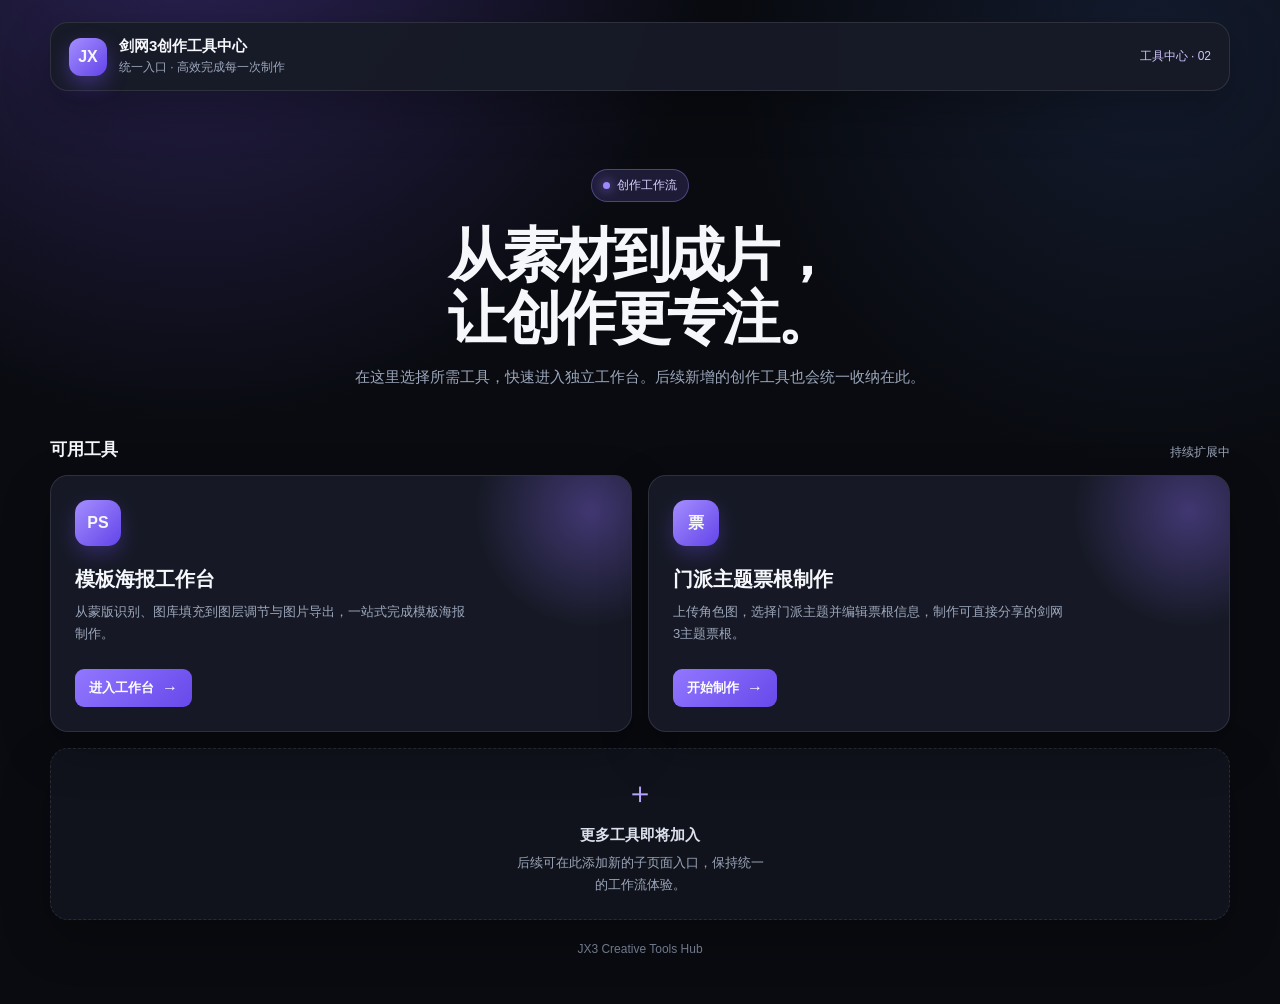
==== commit 4254b3d3: "Update roadmap section and status text" ====
--- a/index.html
+++ b/index.html
@@ -47,7 +47,7 @@
     .tool-link { display: inline-flex; align-items: center; gap: 8px; margin-top: 24px; padding: 10px 14px; color: white; font-size: 13px; font-weight: 700; text-decoration: none; border-radius: 9px; background: linear-gradient(135deg, #9277ff, #6749ea); transition: transform .16s ease, box-shadow .16s ease; }
     .tool-link:hover { transform: translateY(-2px); box-shadow: 0 8px 18px rgba(104, 73, 234, .32); }
     .tool-link::after { content: "→"; font-size: 16px; }
-    .roadmap { display: grid; min-height: 250px; place-items: center; padding: 24px; color: var(--muted); text-align: center; border-style: dashed; background: rgba(23, 27, 39, .58); }
+    .roadmap { display: grid; grid-column: 1 / -1; min-height: 150px; place-items: center; padding: 24px; color: var(--muted); text-align: center; border-style: dashed; background: rgba(23, 27, 39, .58); }
     .roadmap-icon { margin-bottom: 12px; color: #b5a5ff; font-size: 30px; }
     .roadmap strong { display: block; color: #dbe0ec; font-size: 15px; }
     .roadmap small { display: block; max-width: 250px; margin-top: 7px; line-height: 1.6; }
@@ -68,7 +68,7 @@
   <main class="app">
     <header class="topbar">
       <div class="brand"><div class="brand-mark">JX</div><div><strong>剑网3创作工具中心</strong><span>统一入口 · 高效完成每一次制作</span></div></div>
-      <span class="status">工具中心 · 01</span>
+      <span class="status">工具中心 · 02</span>
     </header>
     <section class="hero">
       <span class="hero-badge">创作工作流</span>
@@ -84,6 +84,12 @@
           <p>从蒙版识别、图库填充到图层调节与图片导出，一站式完成模板海报制作。</p>
           <a class="tool-link" href="PSOnline/index.html">进入工作台</a>
         </article>
+        <article class="tool-card">
+          <div class="tool-icon">票</div>
+          <h3>门派主题票根制作</h3>
+          <p>上传角色图，选择门派主题并编辑票根信息，制作可直接分享的剑网3主题票根。</p>
+          <a class="tool-link" href="TicketOnline/index.html">开始制作</a>
+        </article>
         <article class="roadmap"><div><div class="roadmap-icon">＋</div><strong>更多工具即将加入</strong><small>后续可在此添加新的子页面入口，保持统一的工作流体验。</small></div></article>
       </div>
     </section>
